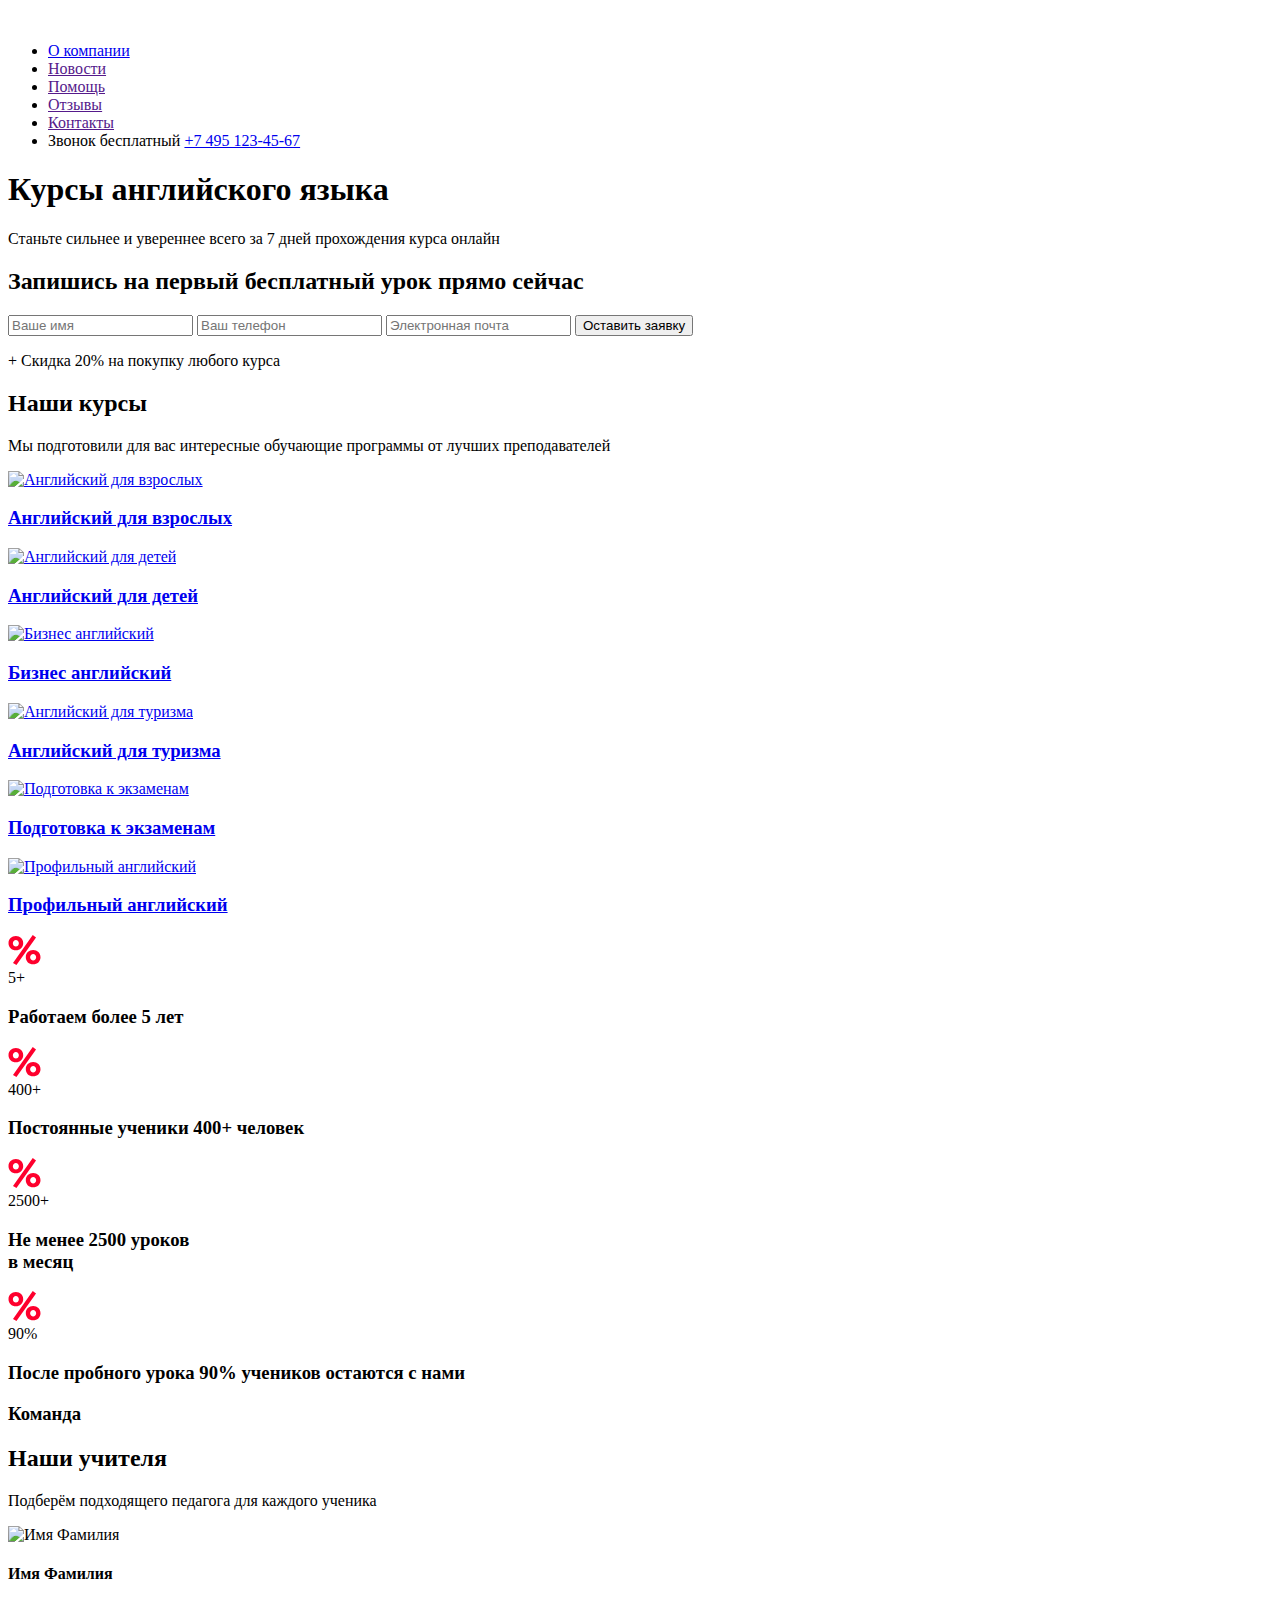
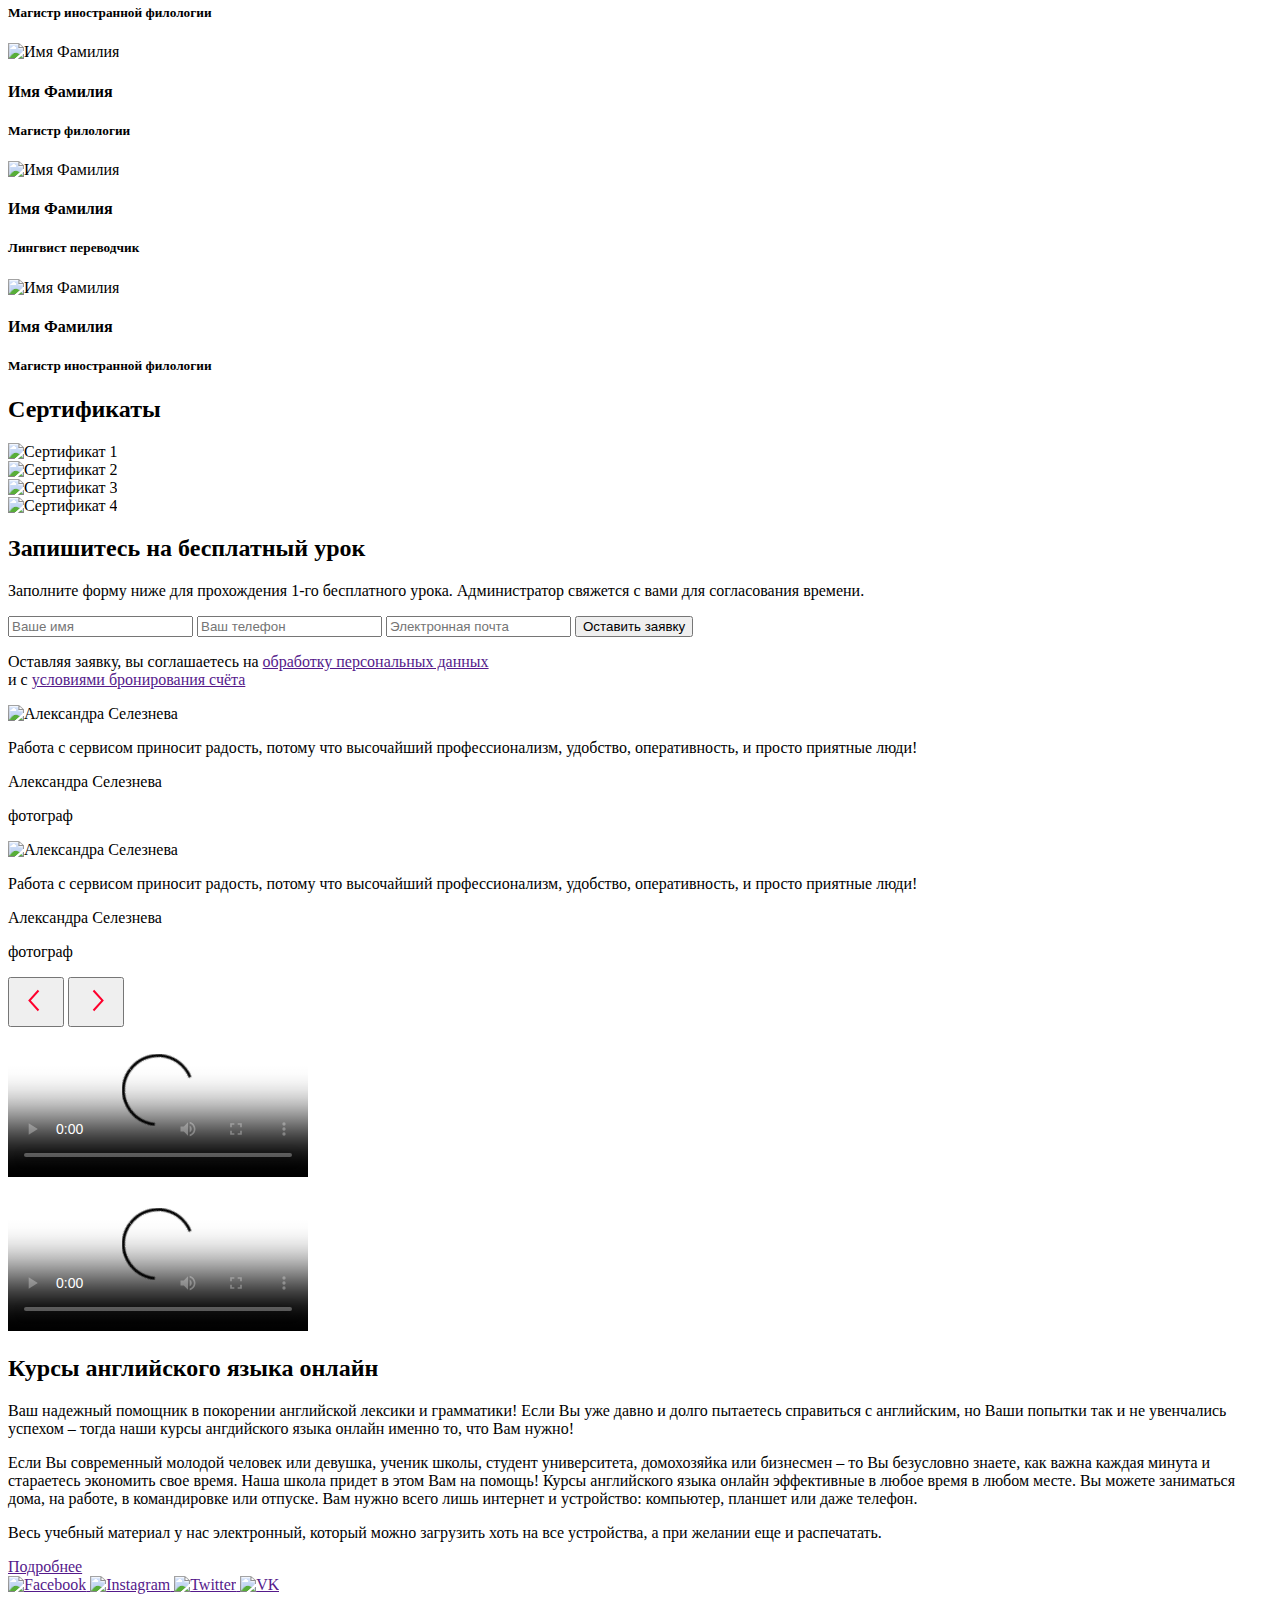
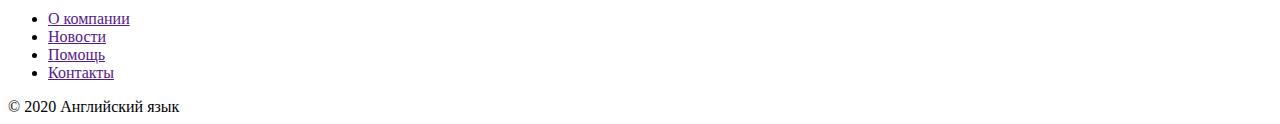
==== index.html @ ff8af1d6 "Add files via upload" ====
<!DOCTYPE html>
<html lang="ru">
    <head>
    <meta charset="UTF-8">
    <meta http-equiv="X-UA-Compatible" content="IE=edge">
    <meta name="viewport" content="width=device-width, initial-scale=1.0">
    <link rel="preconnect" href="https://fonts.googleapis.com">
    <link rel="preconnect" href="https://fonts.gstatic.com" crossorigin>
    <link href="https://fonts.googleapis.com/css2?family=Inter:ital,opsz,wght@0,14..32,100..900;1,14..32,100..900&display=swap&_v=20241112163600" rel="stylesheet">
    <link rel="stylesheet" href="css/style.css">
    <script src="https://code.jquery.com/jquery-3.3.1.min.js?_v=20241112163600"></script>
    <script src="https://code.jquery.com/ui/1.13.2/jquery-ui.js?_v=20241112163600"></script>
    <title>Главная</title>
</head>
    <body>
        <header class="header container">
            <a href="#" class="header__logo">
            <img src="img/logo.png" alt="">
            </a>
        <nav class="header__nav">
            <ul class="header__menu">
                <li>
                    <a href="D:\2 курс\ооп\dist\404.html" class="header__link">О компании</a>
                </li>
                <li>
                    <a href="" class="header__link">Новости</a>
                </li>
                <li>
                    <a href="" class="header__link">Помощь</a>
                </li>
                <li>
                    <a href="" class="header__link">Отзывы</a>
                </li>
                <li>
                    <a href="" class="header__link">Контакты</a>
                </li>
                <li class="header__contact">
                    Звонок бесплатный
                    <a href="mailto:+74951234567" class="header__link">+7 495 123-45-67</a>
                </li>
            </ul>
        </nav>
        <div class="header__burger">
        <span></span>
        </div>
        </header>
        <script>
            $(".header__burger").click(function() {
                $(this).toggleClass("header__burger_active")
                $(".header__nav").toggleClass("header__nav_active")
            })
        </script>
        <main>            
            <section class="hero">
                <div class="hero__container container">
                <div class="hero__text">
                    <h1 class="hero__title h1">Курсы английского языка</h1>
                    <p class="hero__subtitle title-3">Станьте сильнее и увереннее всего за 7 дней прохождения курса онлайн</p>
                </div>
            <form action="" class="hero__form hero-form">
                <h2 class="hero-form__title body-1">Запишись на первый бесплатный урок прямо сейчас</h2>
                <div class="hero-form__inputs">
                    <input class="input body-1" type="text" placeholder="Ваше имя" required>
                    <input class="input body-1" type="tel" placeholder="Ваш телефон" required>
                    <input class="input body-1" type="email" placeholder="Электронная почта" required>
                    <button class="hero-form__btn btn body-1">Оставить заявку</button>
                </div>
                <p class="hero-form__caption body-2">+ Скидка 20% на покупку любого курса</p>
            </form>
                </div>
            </section>
            <section class="section container">
                <h2 class="section__title h1">Наши курсы</h2>
                    <p class="section__text title-3">
                Мы подготовили для вас интересные обучающие программы от лучших преподавателей
                    </p>
                <div class="courses-cards">
                    <a href="#" class="courses-card">
                        <img src="img/courses/1.jpeg" alt="Английский для взрослых" class="courses-card__img">
                        <h3 class="courses-card__title title-2">Английский для взрослых</h3>
                    </a>
                    <a href="#" class="courses-card">
                        <img src="img/courses/2.jpeg" alt="Английский для детей" class="courses-card__img">
                        <h3 class="courses-card__title title-2">Английский для детей</h3>
                    </a>
                        <a href="#" class="courses-card">
                        <img src="img/courses/3.jpeg" alt="Бизнес английский" class="courses-card__img">
                        <h3 class="courses-card__title title-2">Бизнес английский</h3>
                    </a>
                        <a href="#" class="courses-card">
                        <img src="img/courses/4.jpeg" alt="Английский для туризма" class="courses-card__img">
                        <h3 class="courses-card__title title-2">Английский для туризма</h3>
                    </a>
                    <a href="#" class="courses-card">
                        <img src="img/courses/5.jpeg" alt="Подготовка к экзаменам" class="courses-card__img">
                        <h3 class="courses-card__title title-2">Подготовка к экзаменам</h3>
                    </a>
                    <a href="#" class="courses-card">
                        <img src="img/courses/6.jpeg" alt="Профильный английский" class="courses-card__img">
                        <h3 class="courses-card__title title-2">Профильный английский</h3>
                    </a>
                </div>
            </section>
            <section class="section benefits">
                <div class="benefits__inner container">
                    <div class="benefit">
                        <div class="benefit__icon">
                            <svg width="33" height="30" viewBox="0 0 33 30" fill="none" xmlns="http://www.w3.org/2000/svg">
                                <path d="M4.9946 27.9144L8.45198 30L28.0438 2.48663L24.7401 0L4.9946 27.9144ZM0.5 8.14171C0.5 12.3128 3.68848 15.2406 7.87575 15.2406C12.063 15.2406 15.2131 12.3128 15.2131 8.14171C15.2131 3.93048 12.063 1.00268 7.87575 1.00268C3.68848 1.00268 0.5 3.93048 0.5 8.14171ZM4.84094 8.14171C4.84094 6.17647 6.2623 4.89305 7.87575 4.89305C9.4892 4.89305 10.8721 6.17647 10.8721 8.14171C10.8721 10.1471 9.52761 11.4305 7.87575 11.4305C6.30072 11.4305 4.84094 10.1471 4.84094 8.14171ZM17.7869 22.2193C17.7869 26.3904 20.9754 29.3583 25.1627 29.3583C29.3115 29.3583 32.5 26.3904 32.5 22.2193C32.5 18.008 29.3115 15.1203 25.1627 15.1203C20.9754 15.1203 17.7869 18.008 17.7869 22.2193ZM22.1278 22.2193C22.1278 20.2139 23.5492 18.9305 25.1627 18.9305C26.7377 18.9305 28.1591 20.2139 28.1591 22.2193C28.1591 24.1845 26.7761 25.4679 25.1627 25.4679C23.5876 25.4679 22.1278 24.1845 22.1278 22.2193Z" fill="#FE002D"/>
                            </svg>                    
                        </div>
                        <div class="benefit__number title-2">5+</div>
                        <h3 class="benefit__title body-1">Работаем более 5 лет</h3>
                    </div>
                    <div class="benefit">
                        <div class="benefit__icon">
                            <svg width="33" height="30" viewBox="0 0 33 30" fill="none" xmlns="http://www.w3.org/2000/svg">
                                <path d="M4.9946 27.9144L8.45198 30L28.0438 2.48663L24.7401 0L4.9946 27.9144ZM0.5 8.14171C0.5 12.3128 3.68848 15.2406 7.87575 15.2406C12.063 15.2406 15.2131 12.3128 15.2131 8.14171C15.2131 3.93048 12.063 1.00268 7.87575 1.00268C3.68848 1.00268 0.5 3.93048 0.5 8.14171ZM4.84094 8.14171C4.84094 6.17647 6.2623 4.89305 7.87575 4.89305C9.4892 4.89305 10.8721 6.17647 10.8721 8.14171C10.8721 10.1471 9.52761 11.4305 7.87575 11.4305C6.30072 11.4305 4.84094 10.1471 4.84094 8.14171ZM17.7869 22.2193C17.7869 26.3904 20.9754 29.3583 25.1627 29.3583C29.3115 29.3583 32.5 26.3904 32.5 22.2193C32.5 18.008 29.3115 15.1203 25.1627 15.1203C20.9754 15.1203 17.7869 18.008 17.7869 22.2193ZM22.1278 22.2193C22.1278 20.2139 23.5492 18.9305 25.1627 18.9305C26.7377 18.9305 28.1591 20.2139 28.1591 22.2193C28.1591 24.1845 26.7761 25.4679 25.1627 25.4679C23.5876 25.4679 22.1278 24.1845 22.1278 22.2193Z" fill="#FE002D"/>
                            </svg>                    
                        </div>
                        <div class="benefit__number title-2">400+</div>
                        <h3 class="benefit__title body-1">Постоянные ученики 400+ человек</h3>
                    </div>
                    <div class="benefit">
                        <div class="benefit__icon">
                            <svg width="33" height="30" viewBox="0 0 33 30" fill="none" xmlns="http://www.w3.org/2000/svg">
                                <path d="M4.9946 27.9144L8.45198 30L28.0438 2.48663L24.7401 0L4.9946 27.9144ZM0.5 8.14171C0.5 12.3128 3.68848 15.2406 7.87575 15.2406C12.063 15.2406 15.2131 12.3128 15.2131 8.14171C15.2131 3.93048 12.063 1.00268 7.87575 1.00268C3.68848 1.00268 0.5 3.93048 0.5 8.14171ZM4.84094 8.14171C4.84094 6.17647 6.2623 4.89305 7.87575 4.89305C9.4892 4.89305 10.8721 6.17647 10.8721 8.14171C10.8721 10.1471 9.52761 11.4305 7.87575 11.4305C6.30072 11.4305 4.84094 10.1471 4.84094 8.14171ZM17.7869 22.2193C17.7869 26.3904 20.9754 29.3583 25.1627 29.3583C29.3115 29.3583 32.5 26.3904 32.5 22.2193C32.5 18.008 29.3115 15.1203 25.1627 15.1203C20.9754 15.1203 17.7869 18.008 17.7869 22.2193ZM22.1278 22.2193C22.1278 20.2139 23.5492 18.9305 25.1627 18.9305C26.7377 18.9305 28.1591 20.2139 28.1591 22.2193C28.1591 24.1845 26.7761 25.4679 25.1627 25.4679C23.5876 25.4679 22.1278 24.1845 22.1278 22.2193Z" fill="#FE002D"/>
                            </svg>                    
                        </div>
                        <div class="benefit__number title-2">2500+</div>
                        <h3 class="benefit__title body-1">Не менее 2500 уроков <br>в месяц</h3>
                    </div>
                    <div class="benefit">
                        <div class="benefit__icon">
                            <svg width="33" height="30" viewBox="0 0 33 30" fill="none" xmlns="http://www.w3.org/2000/svg">
                                <path d="M4.9946 27.9144L8.45198 30L28.0438 2.48663L24.7401 0L4.9946 27.9144ZM0.5 8.14171C0.5 12.3128 3.68848 15.2406 7.87575 15.2406C12.063 15.2406 15.2131 12.3128 15.2131 8.14171C15.2131 3.93048 12.063 1.00268 7.87575 1.00268C3.68848 1.00268 0.5 3.93048 0.5 8.14171ZM4.84094 8.14171C4.84094 6.17647 6.2623 4.89305 7.87575 4.89305C9.4892 4.89305 10.8721 6.17647 10.8721 8.14171C10.8721 10.1471 9.52761 11.4305 7.87575 11.4305C6.30072 11.4305 4.84094 10.1471 4.84094 8.14171ZM17.7869 22.2193C17.7869 26.3904 20.9754 29.3583 25.1627 29.3583C29.3115 29.3583 32.5 26.3904 32.5 22.2193C32.5 18.008 29.3115 15.1203 25.1627 15.1203C20.9754 15.1203 17.7869 18.008 17.7869 22.2193ZM22.1278 22.2193C22.1278 20.2139 23.5492 18.9305 25.1627 18.9305C26.7377 18.9305 28.1591 20.2139 28.1591 22.2193C28.1591 24.1845 26.7761 25.4679 25.1627 25.4679C23.5876 25.4679 22.1278 24.1845 22.1278 22.2193Z" fill="#FE002D"/>
                            </svg>                    
                        </div>
                        <div class="benefit__number title-2">90%</div>
                        <h3 class="benefit__title body-1">После пробного урока 90% учеников остаются с нами</h3>
                    </div>
                </div>
            </section>
            <section class="section container">
                <h3 class="section__subtitle title-2">Команда</h3>
                <h2 class="section__title h1">Наши учителя</h2>
                <p class="section__text title-3">
                    Подберём подходящего педагога для каждого ученика
                </p>
                <div class="team">
                    <div class="tutor">
                        <div class="tutor__img">
                            <img src="img/team/Ellipse 11.png" alt="Имя Фамилия">
                        </div>
                        <h4 class="tutor__name title-3">Имя Фамилия</h4>
                        <h5 class="tutor__title body-1">Магистр иностранной филологии</h5>
                    </div>
                    <div class="tutor">
                        <div class="tutor__img">
                            <img src="img/team/Ellipse 11-1.png" alt="Имя Фамилия">
                        </div>
                        <h4 class="tutor__name title-3">Имя Фамилия</h4>
                        <h5 class="tutor__title body-1">Магистр филологии</h5>
                    </div>
                    <div class="tutor">
                        <div class="tutor__img">
                            <img src="img/team/Ellipse 11-2.png" alt="Имя Фамилия">
                        </div>
                        <h4 class="tutor__name title-3">Имя Фамилия</h4>
                        <h5 class="tutor__title body-1">Лингвист переводчик</h5>
                    </div>
                    <div class="tutor">
                        <div class="tutor__img">
                            <img src="img/team/Ellipse 11-3.png" alt="Имя Фамилия">
                        </div>
                        <h4 class="tutor__name title-3">Имя Фамилия</h4>
                        <h5 class="tutor__title body-1">Магистр иностранной филологии</h5>
                    </div>
                </div>
            </section>
            <section class="section certificates">
    <div class="section__header container">
        <h2 class="section__title title-1">Сертификаты</h2>
    </div>
    <div class="certificates__inner container">
        <div class="certificate">
            <img src="img/certificates/Dark.png" alt="Сертификат 1">
        </div>
        <div class="certificate">
            <img src="img/certificates/Dark-1.png" alt="Сертификат 2">
        </div>
        <div class="certificate">
            <img src="img/certificates/Dark-2.png" alt="Сертификат 3">
        </div>
        <div class="certificate">
            <img src="img/certificates/Dark-3.png" alt="Сертификат 4">
        </div>
    </div>
            </section>
            <section class="section form-section">
            <div class="section__header container">
            <h2 class="section__title title-1">Запишитесь на бесплатный урок</h2>
            <p class="section__text body-1">Заполните форму ниже для прохождения 1-го бесплатного урока. Администратор свяжется с вами для согласования времени.</p>
    </div>
    <form class="form container">
        <div class="form__inputs">
            <input class="input body-1" type="text" placeholder="Ваше имя" required>
            <input class="input body-1" type="tel" placeholder="Ваш телефон" required>
            <input class="input body-1" type="email" placeholder="Электронная почта" required>
            <button class="form__btn btn body-1">Оставить заявку</button>
        </div>
        <p class="form__caption body-2">Оставляя заявку, вы соглашаетесь на <a href="">обработку персональных данных</a> <br>и с <a href="">условиями бронирования счёта</a></p>
    </form>
            </section>
            <section class="section container reviews">
                <div class="reviews__slider swiper">
                    <div class="swiper-wrapper">
                        <div class="swiper-slide">
                            <div class="review">
                                <div class="review__img">
                                    <img src="img/review_avatar.png" alt="Александра Селезнева">
                                </div>
                                <p class="review__text title-3">
                                    Работа с сервисом приносит радость, потому что высочайший профессионализм, удобство, оперативность, и просто приятные люди!
                                </p>
                                <div class="review__author">
                                    <p class="review__author-name body-1">Александра Селезнева</p>
                                    <p class="review__author-title">фотограф</p>
                                </div>
                            </div>
                        </div>
                        <div class="swiper-slide">
                            <div class="review">
                                <div class="review__img">
                                    <img src="img/review_avatar.png" alt="Александра Селезнева">
                                </div>
                                <p class="review__text title-3">
                                    Работа с сервисом приносит радость, потому что высочайший профессионализм, удобство, оперативность, и просто приятные люди!
                                </p>
                                <div class="review__author">
                                    <p class="review__author-name body-1">Александра Селезнева</p>
                                    <p class="review__author-title">фотограф</p>
                                </div>
                            </div>
                        </div>
                    </div>
                </div>
                <div class="reviews__pagination"></div>
                <div class="reviews__buttons">
                    <button class="reviews__button reviews__button_prev">
                        <svg width="40" height="41" viewBox="0 0 40 41" fill="none" xmlns="http://www.w3.org/2000/svg">
                            <path fill-rule="evenodd" clip-rule="evenodd" d="M14.8452 20.5L23.2432 11.169L21.7566 9.83105L12.1545 20.5L21.7566 31.169L23.2432 29.8311L14.8452 20.5Z" fill="#FE002D"/>
                        </svg>                
                    </button>
                    <button class="reviews__button reviews__button_next">
                        <svg width="40" height="41" viewBox="0 0 40 41" fill="none" xmlns="http://www.w3.org/2000/svg">
                            <path fill-rule="evenodd" clip-rule="evenodd" d="M25.1548 20.5L16.7568 11.169L18.2434 9.83105L27.8455 20.5L18.2434 31.169L16.7568 29.8311L25.1548 20.5Z" fill="#FE002D"/>
                        </svg>                
                    </button>
                </div>
            </section>
            <script type="module">
                import Swiper from 'https://cdn.jsdelivr.net/npm/swiper@11/swiper-bundle.min.mjs'
            
                const swiper = new Swiper('.reviews__slider', {
                    slidesPerView: 1,
                    spaceBetween: 30,
                    loop: true,
                    speed: 1000,
            
                    pagination: {
                        clickable: true,
                        el: ".reviews__pagination",
                    },
            
                    navigation: {
                        prevEl: ".reviews__button_prev",
                        nextEl: ".reviews__button_next"
                    }
                })
            </script>
            <section class="section media">
                <div class="media__inner container">
                    <div class="media__item">
                        <video controls poster="img/media/Media/08/image.png">
                            <source src="https://filmsupply-public.s3.amazonaws.com/site-assets/curated-collections/previews/high-res/Whats-New-November-2024.webm">
                        </video>
                    </div>
                    <div class="media__item">
                        <video controls poster="img/media/Media/08/image-1.png">
                            <source src="https://filmsupply-public.s3.amazonaws.com/site-assets/curated-collections/previews/high-res/Whats-New-November-2024.webm">
                        </video>
                    </div>
                </div>
            </section>
            <script>
    $(".media__item video").on("play", function(event) {
        $(this).parent().addClass("playing")
    })
    $(".media__item video").on("pause", function(event) {
        $(this).parent().removeClass("playing")
    })
            </script>
            <section class="section about">
                <div class="about__inner container">
                    <h2 class="about__title title-1">Курсы английского языка онлайн</h2>
                    <div class="about__text body-1">
                        <p>Ваш надежный помощник в покорении английской лексики и грамматики! Если Вы уже давно и долго пытаетесь справиться с английским, но Ваши попытки так и не увенчались успехом – тогда наши курсы ангдийского языка онлайн именно то, что Вам нужно!</p>
                        <p>
                            Если Вы современный молодой человек или девушка, ученик школы, студент университета, домохозяйка или бизнесмен – то Вы безусловно знаете, как важна каждая минута и стараетесь экономить свое время. Наша школа придет в этом Вам на помощь! Курсы английского языка онлайн эффективные в любое время в любом месте. Вы можете заниматься дома, на работе, в командировке или отпуске. Вам нужно всего лишь интернет и устройство: компьютер, планшет или даже телефон.
                        </p>
                        <p>Весь учебный материал у нас электронный, который можно загрузить хоть на все устройства, а при желании еще и распечатать.</p>
                    </div>
                    <a href="" class="btn about__btn body-1">Подробнее</a>
                </div>
            </section>
         </main>
        <footer class="footer container">
            <div class="footer__socials">
                <a href="" class="footer__social">
                    <img src="img/footer/Footer/Social/Social Button/24/Facebook.svg" alt="Facebook">
                </a>
                <a href="" class="footer__social">
                    <img src="img/footer/Footer/Social/Social Button/24/Instagram.svg" alt="Instagram">
                </a>
                <a href="" class="footer__social">
                    <img src="img/footer/Footer/Social/Social Button/24/Twitter.svg" alt="Twitter">
                </a>
                <a href="" class="footer__social">
                    <img src="img/footer/Footer/Social/Social Button/24/VK.svg" alt="VK">
                </a>
            </div>
            <nav class="footer__nav">
                <ul class="footer__menu body-1">
                    <li class="footer__link">
                        <a href="">О компании</a>
                    </li>
                    <li class="footer__link">
                        <a href="">Новости</a>
                    </li>
                    <li class="footer__link">
                        <a href="">Помощь</a>
                    </li>
                    <li class="footer__link">
                        <a href="">Контакты</a>
                    </li>
                </ul>
            </nav>
            <div class="footer__copy body-2">
                © 2020 Английский язык
            </div>
        </footer>
    </body>
</html>
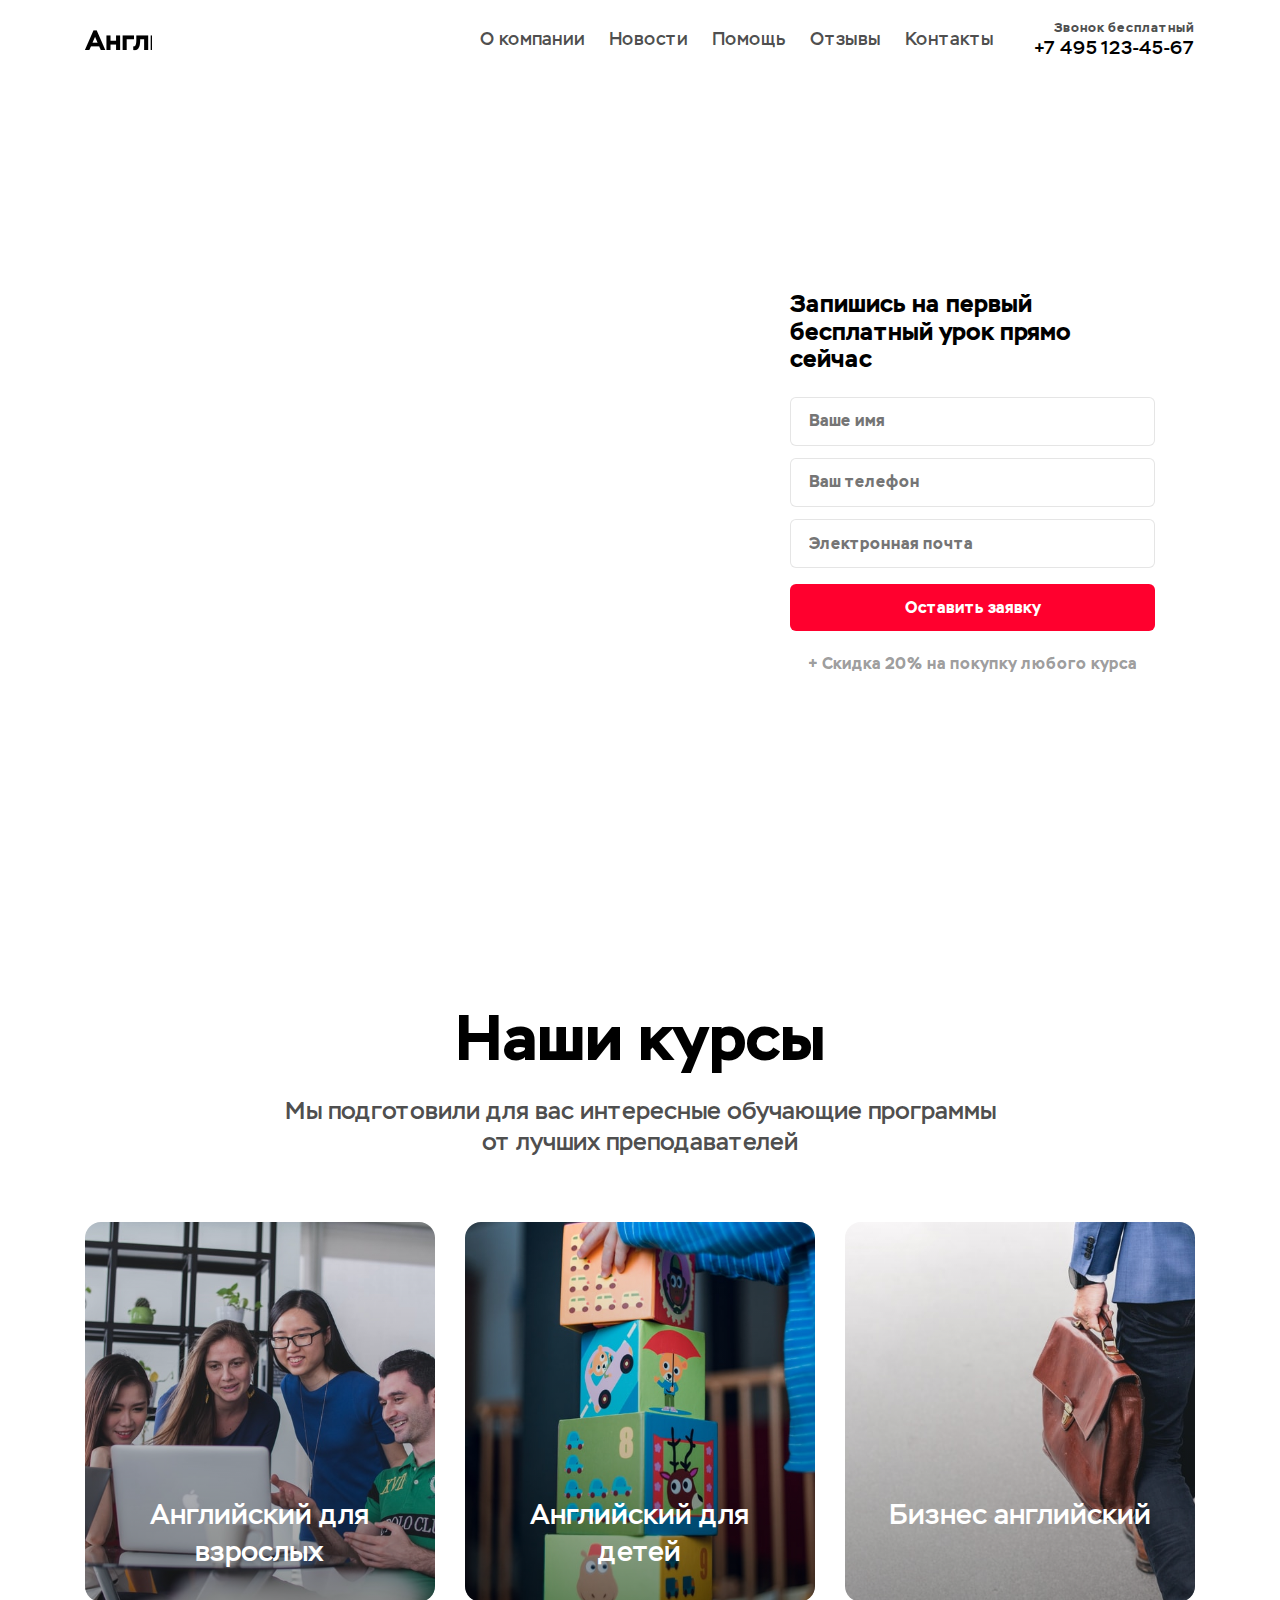
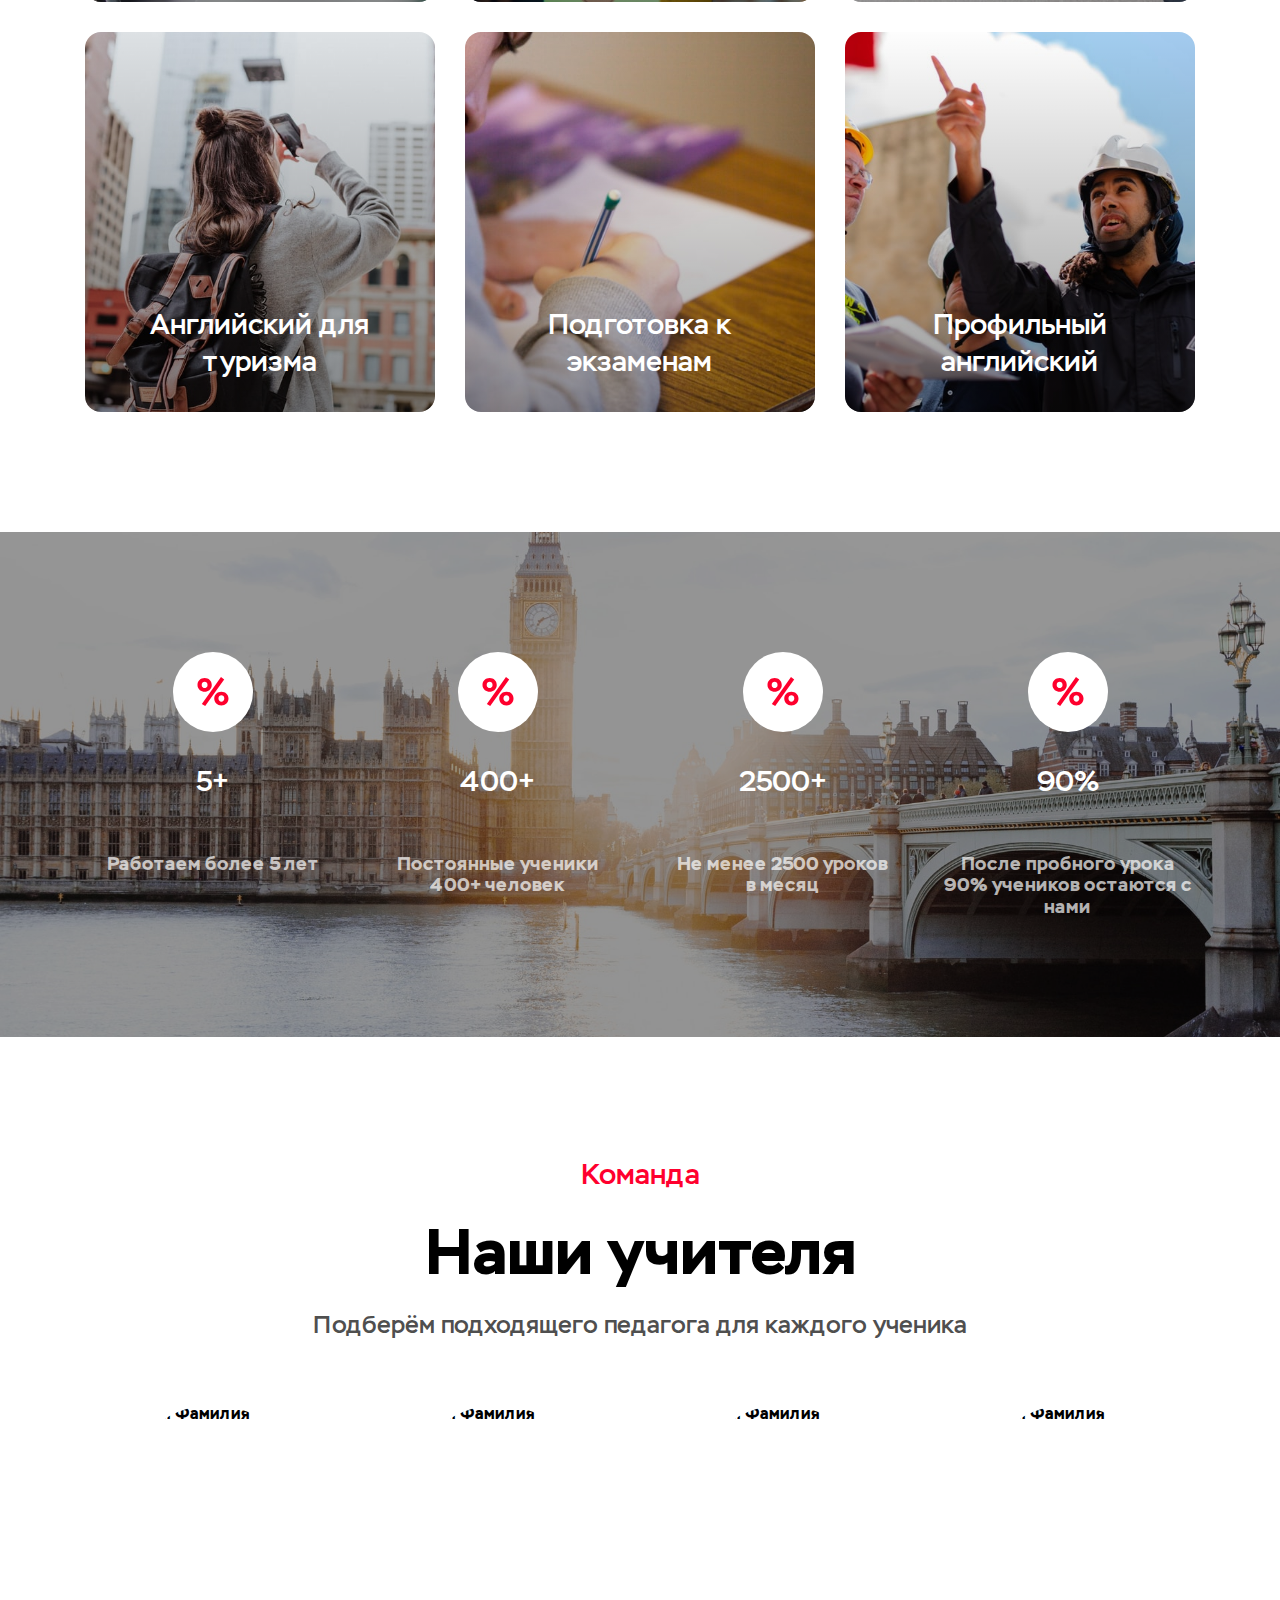
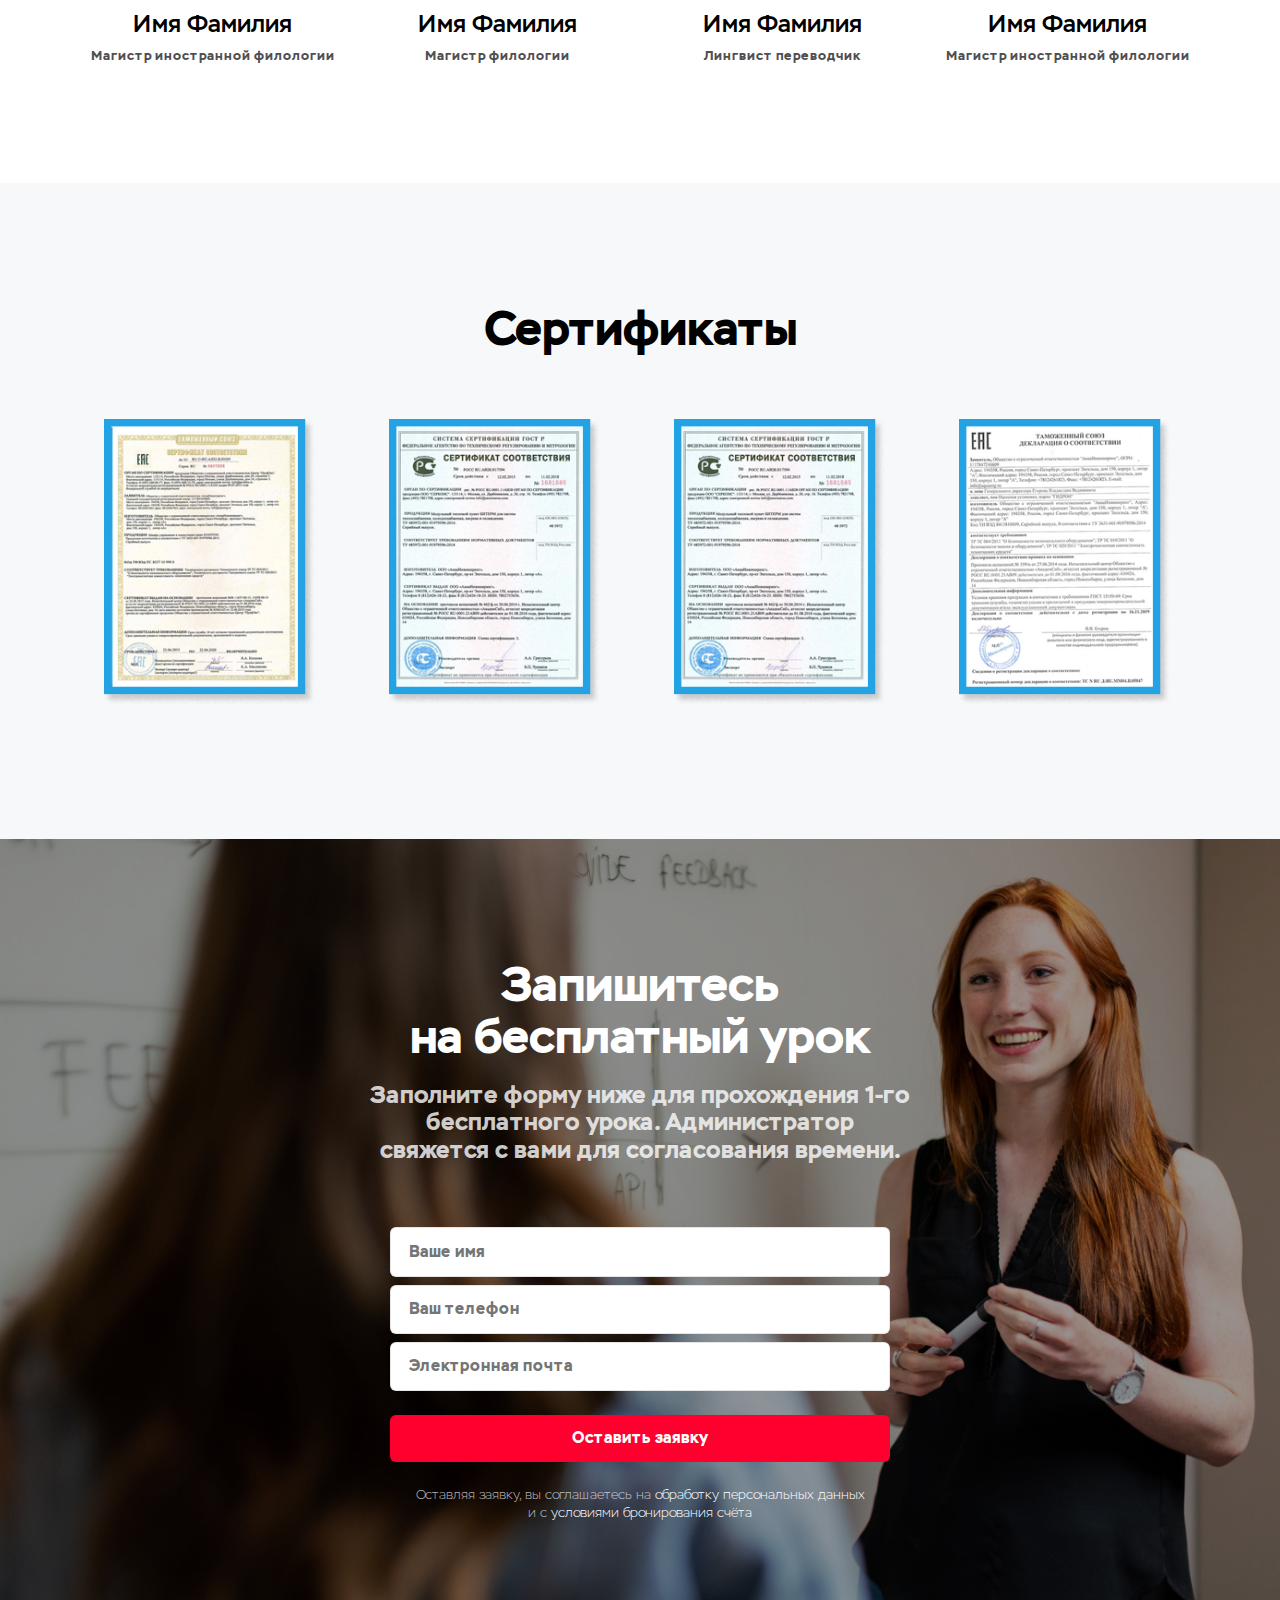
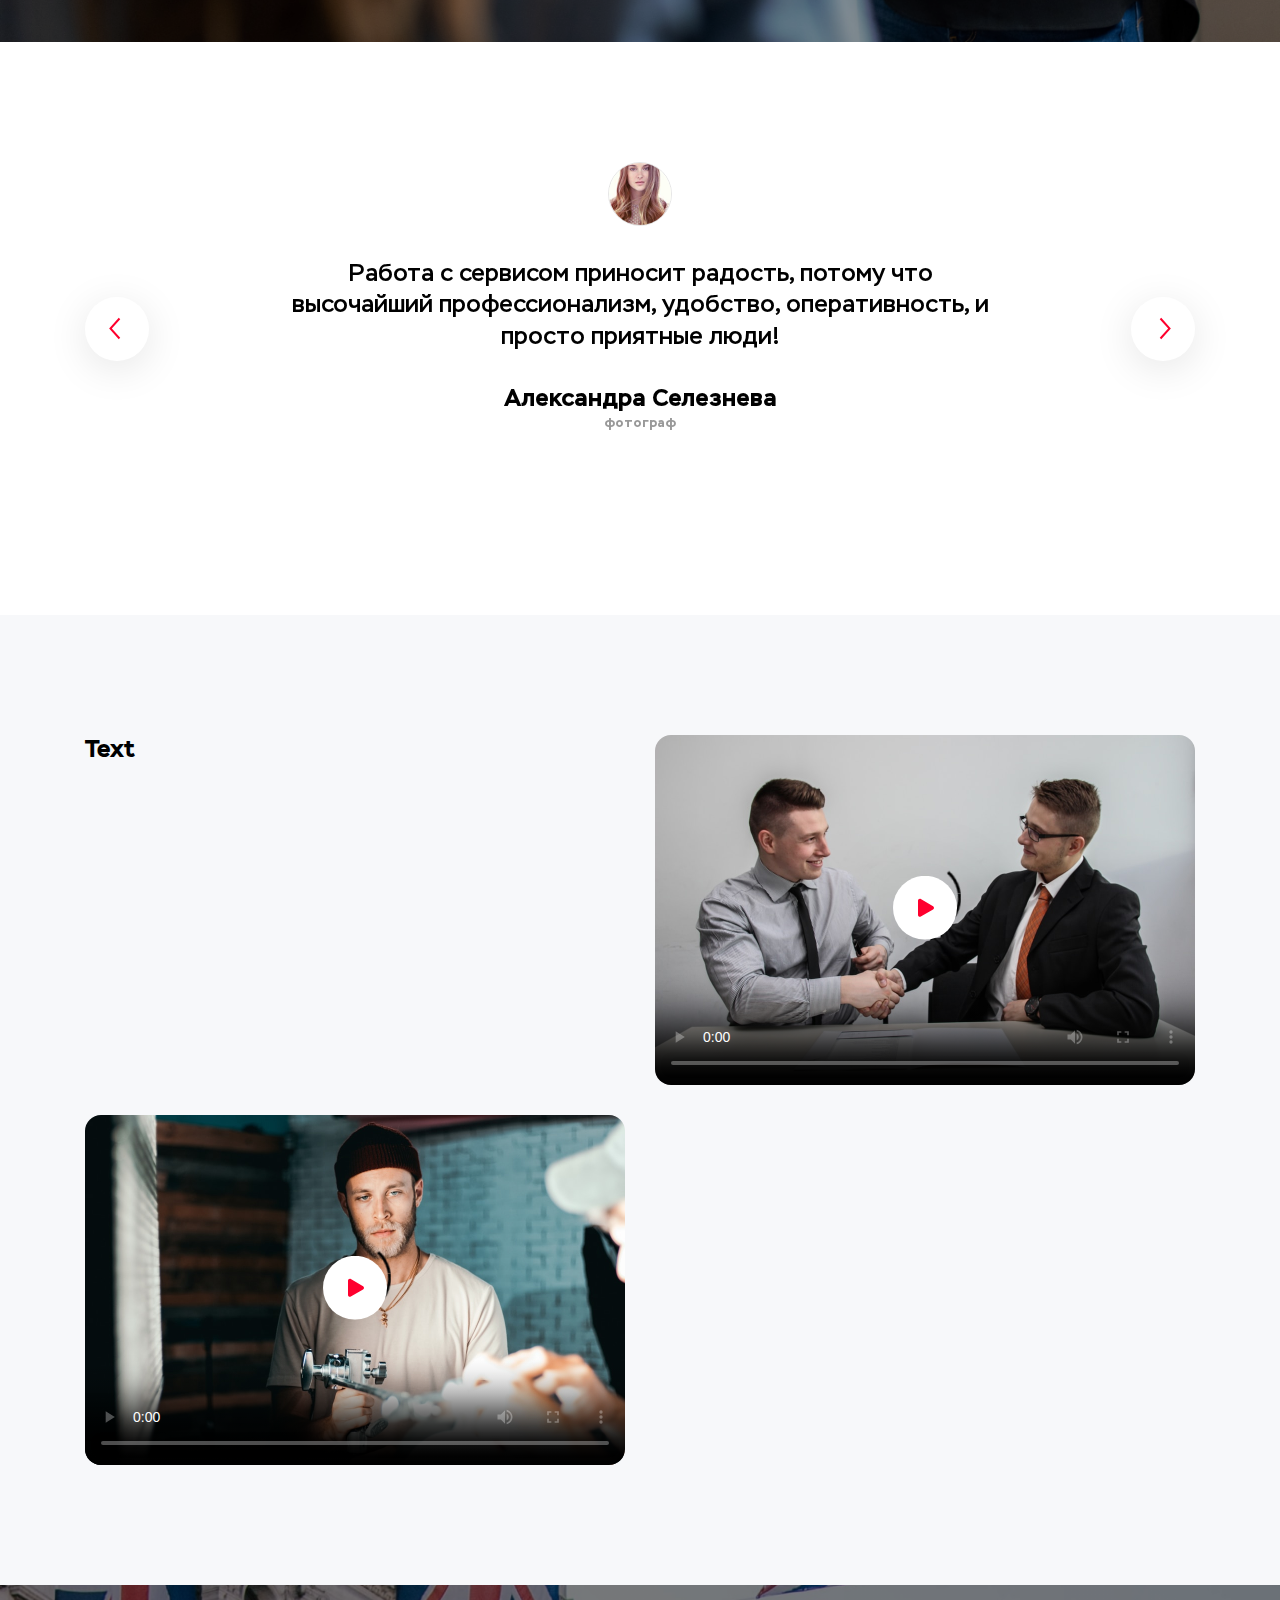
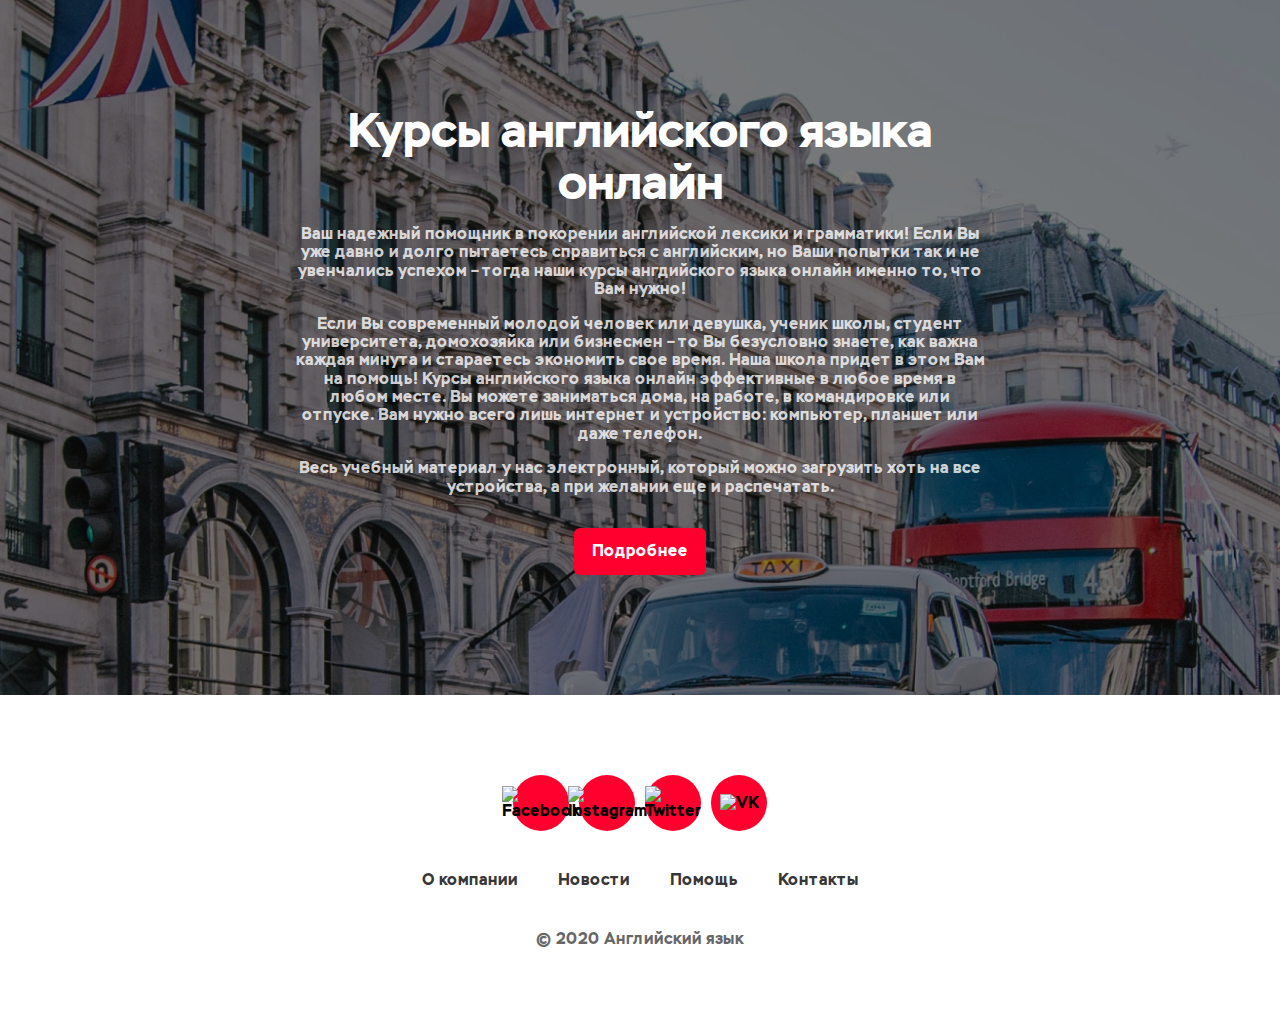
==== commit f8f888e2: "index.html" ====
--- a/index.html
+++ b/index.html
@@ -1,4 +1,4 @@
-    <!DOCTYPE html>
+<!DOCTYPE html>
 <html lang="ru">
     <head>
     <meta charset="UTF-8">
@@ -20,7 +20,7 @@
         <nav class="header__nav">
             <ul class="header__menu">
                 <li>
-                    <a href="D:\2 курс\ооп\dist\404.html" class="header__link">О компании</a>
+                    <a href="404.html" class="header__link">О компании</a>
                 </li>
                 <li>
                     <a href="" class="header__link">Новости</a>
@@ -36,7 +36,7 @@
                 </li>
                 <li class="header__contact">
                     Звонок бесплатный
-                    <a href="mailto:+74951234567" class="header__link">+7 495 123-45-67</a>
+                    <a href="tel:+74951234567" class="header__link">+7 495 123-45-67</a>
                 </li>
             </ul>
         </nav>
@@ -57,49 +57,62 @@
                     <h1 class="hero__title h1">Курсы английского языка</h1>
                     <p class="hero__subtitle title-3">Станьте сильнее и увереннее всего за 7 дней прохождения курса онлайн</p>
                 </div>
-            <form action="" class="hero__form hero-form">
-                <h2 class="hero-form__title body-1">Запишись на первый бесплатный урок прямо сейчас</h2>
+            <form  class="hero__form hero-form">
+                <h2 class="hero-form__title text">Запишись на первый бесплатный урок прямо сейчас</h2>
                 <div class="hero-form__inputs">
-                    <input class="input body-1" type="text" placeholder="Ваше имя" required>
-                    <input class="input body-1" type="tel" placeholder="Ваш телефон" required>
-                    <input class="input body-1" type="email" placeholder="Электронная почта" required>
-                    <button class="hero-form__btn btn body-1">Оставить заявку</button>
-                </div>
-                <p class="hero-form__caption body-2">+ Скидка 20% на покупку любого курса</p>
+                    <input class="input text" type="text" placeholder="Ваше имя" required>
+                    <input class="input text" type="tel" placeholder="Ваш телефон" required>
+                    <input class="input text" type="email" placeholder="Электронная почта" required>
+                    <button class="hero-form__btn btn text" type="button">Оставить заявку</button>
+                </div>
+                <p class="hero-form__caption text">+ Скидка 20% на покупку любого курса</p>
             </form>
                 </div>
             </section>
             <section class="section container">
                 <h2 class="section__title h1">Наши курсы</h2>
                     <p class="section__text title-3">
-                Мы подготовили для вас интересные обучающие программы от лучших преподавателей
+                        Мы подготовили для вас интересные обучающие программы от лучших преподавателей
                     </p>
-                <div class="courses-cards">
-                    <a href="#" class="courses-card">
-                        <img src="img/courses/1.jpeg" alt="Английский для взрослых" class="courses-card__img">
-                        <h3 class="courses-card__title title-2">Английский для взрослых</h3>
-                    </a>
-                    <a href="#" class="courses-card">
-                        <img src="img/courses/2.jpeg" alt="Английский для детей" class="courses-card__img">
-                        <h3 class="courses-card__title title-2">Английский для детей</h3>
-                    </a>
-                        <a href="#" class="courses-card">
-                        <img src="img/courses/3.jpeg" alt="Бизнес английский" class="courses-card__img">
-                        <h3 class="courses-card__title title-2">Бизнес английский</h3>
-                    </a>
-                        <a href="#" class="courses-card">
-                        <img src="img/courses/4.jpeg" alt="Английский для туризма" class="courses-card__img">
-                        <h3 class="courses-card__title title-2">Английский для туризма</h3>
-                    </a>
-                    <a href="#" class="courses-card">
-                        <img src="img/courses/5.jpeg" alt="Подготовка к экзаменам" class="courses-card__img">
-                        <h3 class="courses-card__title title-2">Подготовка к экзаменам</h3>
-                    </a>
-                    <a href="#" class="courses-card">
-                        <img src="img/courses/6.jpeg" alt="Профильный английский" class="courses-card__img">
-                        <h3 class="courses-card__title title-2">Профильный английский</h3>
-                    </a>
-                </div>
+                    <div class="courses-cards">
+                        <div class="courses-card">
+                            <a href="#" class="courses-card__link">
+                                <img src="img/courses/1.jpeg" alt="Английский для взрослых" class="courses-card__img">
+                                <h3 class="courses-card__title title-2">Английский для взрослых</h3>
+                            </a>
+                        </div>
+                        <div class="courses-card">
+                            <a href="#" class="courses-card__link">
+                                <img src="img/courses/2.jpeg" alt="Английский для детей" class="courses-card__img">
+                                <h3 class="courses-card__title title-2">Английский для детей</h3>
+                            </a>
+                        </div>
+                        <div class="courses-card">
+                            <a href="#" class="courses-card__link">
+                                <img src="img/courses/3.jpeg" alt="Бизнес английский" class="courses-card__img">
+                                <h3 class="courses-card__title title-2">Бизнес английский</h3>
+                            </a>
+                        </div>
+                        <div class="courses-card">
+                            <a href="#" class="courses-card__link">
+                                <img src="img/courses/4.jpeg" alt="Английский для туризма" class="courses-card__img">
+                                <h3 class="courses-card__title title-2">Английский для туризма</h3>
+                            </a>
+                        </div>
+                        <div class="courses-card">
+                            <a href="#" class="courses-card__link">
+                                <img src="img/courses/5.jpeg" alt="Подготовка к экзаменам" class="courses-card__img">
+                                <h3 class="courses-card__title title-2">Подготовка к экзаменам</h3>
+                            </a>
+                        </div>
+                        <div class="courses-card">
+                            <a href="#" class="courses-card__link">
+                                <img src="img/courses/6.jpeg" alt="Профильный английский" class="courses-card__img">
+                                <h3 class="courses-card__title title-2">Профильный английский</h3>
+                            </a>
+                        </div>
+                    </div>
+                    
             </section>
             <section class="section benefits">
                 <div class="benefits__inner container">
@@ -110,7 +123,7 @@
                             </svg>                    
                         </div>
                         <div class="benefit__number title-2">5+</div>
-                        <h3 class="benefit__title body-1">Работаем более 5 лет</h3>
+                        <h3 class="benefit__title text">Работаем более 5 лет</h3>
                     </div>
                     <div class="benefit">
                         <div class="benefit__icon">
@@ -119,7 +132,7 @@
                             </svg>                    
                         </div>
                         <div class="benefit__number title-2">400+</div>
-                        <h3 class="benefit__title body-1">Постоянные ученики 400+ человек</h3>
+                        <h3 class="benefit__title text">Постоянные ученики 400+ человек</h3>
                     </div>
                     <div class="benefit">
                         <div class="benefit__icon">
@@ -128,7 +141,7 @@
                             </svg>                    
                         </div>
                         <div class="benefit__number title-2">2500+</div>
-                        <h3 class="benefit__title body-1">Не менее 2500 уроков <br>в месяц</h3>
+                        <h3 class="benefit__title text">Не менее 2500 уроков <br>в месяц</h3>
                     </div>
                     <div class="benefit">
                         <div class="benefit__icon">
@@ -137,7 +150,7 @@
                             </svg>                    
                         </div>
                         <div class="benefit__number title-2">90%</div>
-                        <h3 class="benefit__title body-1">После пробного урока 90% учеников остаются с нами</h3>
+                        <h3 class="benefit__title text">После пробного урока 90% учеников остаются с нами</h3>
                     </div>
                 </div>
             </section>
@@ -150,31 +163,31 @@
                 <div class="team">
                     <div class="tutor">
                         <div class="tutor__img">
-                            <img src="img/team/Ellipse 11.png" alt="Имя Фамилия">
+                            <img src="img/team/Ellipse_11.png" alt="Имя Фамилия">
                         </div>
                         <h4 class="tutor__name title-3">Имя Фамилия</h4>
-                        <h5 class="tutor__title body-1">Магистр иностранной филологии</h5>
+                        <h5 class="tutor__title text">Магистр иностранной филологии</h5>
                     </div>
                     <div class="tutor">
                         <div class="tutor__img">
-                            <img src="img/team/Ellipse 11-1.png" alt="Имя Фамилия">
+                            <img src="img/team/Ellipse_11-1.png" alt="Имя Фамилия">
                         </div>
                         <h4 class="tutor__name title-3">Имя Фамилия</h4>
-                        <h5 class="tutor__title body-1">Магистр филологии</h5>
+                        <h5 class="tutor__title text">Магистр филологии</h5>
                     </div>
                     <div class="tutor">
                         <div class="tutor__img">
-                            <img src="img/team/Ellipse 11-2.png" alt="Имя Фамилия">
+                            <img src="img/team/Ellipse_11-2.png" alt="Имя Фамилия">
                         </div>
                         <h4 class="tutor__name title-3">Имя Фамилия</h4>
-                        <h5 class="tutor__title body-1">Лингвист переводчик</h5>
+                        <h5 class="tutor__title text">Лингвист переводчик</h5>
                     </div>
                     <div class="tutor">
                         <div class="tutor__img">
-                            <img src="img/team/Ellipse 11-3.png" alt="Имя Фамилия">
+                            <img src="img/team/Ellipse_11-3.png" alt="Имя Фамилия">
                         </div>
                         <h4 class="tutor__name title-3">Имя Фамилия</h4>
-                        <h5 class="tutor__title body-1">Магистр иностранной филологии</h5>
+                        <h5 class="tutor__title text">Магистр иностранной филологии</h5>
                     </div>
                 </div>
             </section>
@@ -200,21 +213,35 @@
             <section class="section form-section">
             <div class="section__header container">
             <h2 class="section__title title-1">Запишитесь на бесплатный урок</h2>
-            <p class="section__text body-1">Заполните форму ниже для прохождения 1-го бесплатного урока. Администратор свяжется с вами для согласования времени.</p>
+            <p class="section__text text">Заполните форму ниже для прохождения 1-го бесплатного урока. Администратор свяжется с вами для согласования времени.</p>
     </div>
     <form class="form container">
         <div class="form__inputs">
-            <input class="input body-1" type="text" placeholder="Ваше имя" required>
-            <input class="input body-1" type="tel" placeholder="Ваш телефон" required>
-            <input class="input body-1" type="email" placeholder="Электронная почта" required>
-            <button class="form__btn btn body-1">Оставить заявку</button>
-        </div>
-        <p class="form__caption body-2">Оставляя заявку, вы соглашаетесь на <a href="">обработку персональных данных</a> <br>и с <a href="">условиями бронирования счёта</a></p>
+            <input class="input text" type="text" placeholder="Ваше имя" required>
+            <input class="input text1" type="tel" placeholder="Ваш телефон" required>
+            <input class="input text" type="email" placeholder="Электронная почта" required>
+            <button class="form__btn btn text" type="button">Оставить заявку</button>
+        </div>
+        <p class="form__caption text">Оставляя заявку, вы соглашаетесь на <a href="">обработку персональных данных</a> <br>и с <a href="">условиями бронирования счёта</a></p>
     </form>
             </section>
             <section class="section container reviews">
                 <div class="reviews__slider swiper">
                     <div class="swiper-wrapper">
+                        <div class="swiper-slide">
+                            <div class="review">
+                                <div class="review__img">
+                                    <img src="img/review_avatar.png" alt="Александра Селезнева">
+                                </div>
+                                <h2 class="review__text title-3">
+                                    Работа с сервисом приносит радость, потому что высочайший профессионализм, удобство, оперативность, и просто приятные люди!
+                                </h2>
+                                <div class="review__author">
+                                    <h2 class="review__author-name text">Александра Селезнева</h2>
+                                    <h2 class="review__author-title">фотограф</h2>
+                                </div>
+                            </div>
+                        </div>
                         <div class="swiper-slide">
                             <div class="review">
                                 <div class="review__img">
@@ -224,41 +251,27 @@
                                     Работа с сервисом приносит радость, потому что высочайший профессионализм, удобство, оперативность, и просто приятные люди!
                                 </p>
                                 <div class="review__author">
-                                    <p class="review__author-name body-1">Александра Селезнева</p>
+                                    <p class="review__author-name text">Александра Селезнева</p>
                                     <p class="review__author-title">фотограф</p>
                                 </div>
                             </div>
                         </div>
-                        <div class="swiper-slide">
-                            <div class="review">
-                                <div class="review__img">
-                                    <img src="img/review_avatar.png" alt="Александра Селезнева">
-                                </div>
-                                <p class="review__text title-3">
-                                    Работа с сервисом приносит радость, потому что высочайший профессионализм, удобство, оперативность, и просто приятные люди!
-                                </p>
-                                <div class="review__author">
-                                    <p class="review__author-name body-1">Александра Селезнева</p>
-                                    <p class="review__author-title">фотограф</p>
-                                </div>
-                            </div>
-                        </div>
                     </div>
                 </div>
                 <div class="reviews__pagination"></div>
                 <div class="reviews__buttons">
-                    <button class="reviews__button reviews__button_prev">
+                    <button class="reviews__button reviews__button_prev" type="button">
                         <svg width="40" height="41" viewBox="0 0 40 41" fill="none" xmlns="http://www.w3.org/2000/svg">
                             <path fill-rule="evenodd" clip-rule="evenodd" d="M14.8452 20.5L23.2432 11.169L21.7566 9.83105L12.1545 20.5L21.7566 31.169L23.2432 29.8311L14.8452 20.5Z" fill="#FE002D"/>
                         </svg>                
                     </button>
-                    <button class="reviews__button reviews__button_next">
+                    <button class="reviews__button reviews__button_next"  type="button">
                         <svg width="40" height="41" viewBox="0 0 40 41" fill="none" xmlns="http://www.w3.org/2000/svg">
                             <path fill-rule="evenodd" clip-rule="evenodd" d="M25.1548 20.5L16.7568 11.169L18.2434 9.83105L27.8455 20.5L18.2434 31.169L16.7568 29.8311L25.1548 20.5Z" fill="#FE002D"/>
                         </svg>                
                     </button>
                 </div>
-            </section>
+            </section> 
             <script type="module">
                 import Swiper from 'https://cdn.jsdelivr.net/npm/swiper@11/swiper-bundle.min.mjs'
             
@@ -281,6 +294,7 @@
             </script>
             <section class="section media">
                 <div class="media__inner container">
+                    <h2 class="media__text">Text</h2>
                     <div class="media__item">
                         <video controls poster="img/media/Media/08/image.png">
                             <source src="https://filmsupply-public.s3.amazonaws.com/site-assets/curated-collections/previews/high-res/Whats-New-November-2024.webm">
@@ -304,34 +318,34 @@
             <section class="section about">
                 <div class="about__inner container">
                     <h2 class="about__title title-1">Курсы английского языка онлайн</h2>
-                    <div class="about__text body-1">
+                    <div class="about__text text">
                         <p>Ваш надежный помощник в покорении английской лексики и грамматики! Если Вы уже давно и долго пытаетесь справиться с английским, но Ваши попытки так и не увенчались успехом – тогда наши курсы ангдийского языка онлайн именно то, что Вам нужно!</p>
                         <p>
                             Если Вы современный молодой человек или девушка, ученик школы, студент университета, домохозяйка или бизнесмен – то Вы безусловно знаете, как важна каждая минута и стараетесь экономить свое время. Наша школа придет в этом Вам на помощь! Курсы английского языка онлайн эффективные в любое время в любом месте. Вы можете заниматься дома, на работе, в командировке или отпуске. Вам нужно всего лишь интернет и устройство: компьютер, планшет или даже телефон.
                         </p>
                         <p>Весь учебный материал у нас электронный, который можно загрузить хоть на все устройства, а при желании еще и распечатать.</p>
                     </div>
-                    <a href="" class="btn about__btn body-1">Подробнее</a>
+                    <a href="" class="btn about__btn text">Подробнее</a>
                 </div>
             </section>
          </main>
         <footer class="footer container">
             <div class="footer__socials">
                 <a href="" class="footer__social">
-                    <img src="img/footer/Footer/Social/Social Button/24/Facebook.svg" alt="Facebook">
+                    <img src="img/footer/Footer/Social/Social_Button/24/Facebook.svg" alt="Facebook">
                 </a>
                 <a href="" class="footer__social">
-                    <img src="img/footer/Footer/Social/Social Button/24/Instagram.svg" alt="Instagram">
+                    <img src="img/footer/Footer/Social/Social_Button/24/Instagram.svg" alt="Instagram">
                 </a>
                 <a href="" class="footer__social">
-                    <img src="img/footer/Footer/Social/Social Button/24/Twitter.svg" alt="Twitter">
+                    <img src="img/footer/Footer/Social/Social_Button/24/Twitter.svg" alt="Twitter">
                 </a>
                 <a href="" class="footer__social">
-                    <img src="img/footer/Footer/Social/Social Button/24/VK.svg" alt="VK">
+                    <img src="img/footer/Footer/Social/Social_Button/24/VK.svg" alt="VK">
                 </a>
             </div>
             <nav class="footer__nav">
-                <ul class="footer__menu body-1">
+                <ul class="footer__menu text">
                     <li class="footer__link">
                         <a href="">О компании</a>
                     </li>
@@ -346,9 +360,9 @@
                     </li>
                 </ul>
             </nav>
-            <div class="footer__copy body-2">
+            <div class="footer__copy text">
                 © 2020 Английский язык
             </div>
         </footer>
     </body>
-</html>+</html>
--- a/css/style.css
+++ b/css/style.css
@@ -0,0 +1,1144 @@
+@font-face {
+  font-family: Stem;
+  font-display: swap;
+  src: url("../fonts/Stem-Bold.woff2") format("woff2");
+  font-weight: 700;
+  font-style: normal;
+}
+@font-face {
+  font-family: Stem;
+  font-display: swap;
+  src: url("../fonts/Stem-Regular.woff2") format("woff2");
+  font-weight: 400;
+  font-style: normal;
+}
+@font-face {
+  font-family: Stem;
+  font-display: swap;
+  src: url("../fonts/Stem-SemiLight.woff2") format("woff2");
+  font-weight: 300;
+  font-style: normal;
+}
+@font-face {
+  font-family: Stem;
+  font-display: swap;
+  src: url("../fonts/Stem-Thin.woff2") format("woff2");
+  font-weight: 100;
+  font-style: normal;
+}
+@font-face {
+  font-family: Stem;
+  font-display: swap;
+  src: url("../fonts/Stem-Medium.woff2") format("woff2");
+  font-weight: 500;
+  font-style: normal;
+}
+@font-face {
+  font-family: Stem;
+  font-display: swap;
+  src: url("../fonts/Stem-Light.woff2") format("woff2");
+  font-weight: 300;
+  font-style: normal;
+}
+@font-face {
+  font-family: Stem;
+  font-display: swap;
+  src: url("../fonts/Stem-ExtraLight.woff2") format("woff2");
+  font-weight: 200;
+  font-style: normal;
+}
+
+* {
+  padding: 0;
+  margin: 0;
+  box-sizing: border-box;
+}
+
+html {
+  line-height: 1.15; /* 1 */
+  -webkit-text-size-adjust: 100%; /* 2 */
+}
+body {
+  margin: 0;
+}
+
+main {
+  display: block;
+  flex: 1 0 100%;
+}
+h1 {
+  font-size: 2em;
+  margin: 0;
+}
+
+ol, ul, dl {
+  margin: 0;
+  padding-left: 0;
+}
+
+hr {
+  box-sizing: content-box; /* 1 */
+  height: 0; /* 1 */
+  overflow: visible; /* 2 */
+}
+pre {
+  font-family: monospace, monospace; /* 1 */
+  font-size: 1em; /* 2 */
+}
+a {
+  background-color: transparent;
+}
+abbr[title] {
+  border-bottom: none; /* 1 */
+  text-decoration: underline; /* 2 */
+  text-decoration: underline dotted; /* 2 */
+}
+b,
+strong {
+  font-weight: bolder;
+}
+code,
+kbd,
+samp {
+  font-family: monospace, monospace; /* 1 */
+  font-size: 1em; /* 2 */
+}
+small {
+  font-size: 80%;
+}
+sub,
+sup {
+  font-size: 75%;
+  line-height: 0;
+  position: relative;
+  vertical-align: baseline;
+}
+
+sub {
+  bottom: -0.25em;
+}
+
+sup {
+  top: -0.5em;
+}
+img {
+  border-style: none;
+}
+button,
+input,
+optgroup,
+select,
+textarea {
+  font-family: inherit; /* 1 */
+  font-size: 100%; /* 1 */
+  line-height: 1.15; /* 1 */
+  margin: 0; /* 2 */
+  border: none;
+  outline: none;
+}
+
+label {
+  display: inline-block;
+}
+button,
+input { /* 1 */
+  overflow: visible;
+}
+button,
+select { /* 1 */
+  text-transform: none;
+}
+button,
+[type=button],
+[type=reset],
+[type=submit] {
+  -webkit-appearance: button;
+}
+button::-moz-focus-inner,
+[type=button]::-moz-focus-inner,
+[type=reset]::-moz-focus-inner,
+[type=submit]::-moz-focus-inner {
+  border-style: none;
+  padding: 0;
+}
+button:-moz-focusring,
+[type=button]:-moz-focusring,
+[type=reset]:-moz-focusring,
+[type=submit]:-moz-focusring {
+  outline: 1px dotted ButtonText;
+}
+fieldset {
+  padding: 0.35em 0.75em 0.625em;
+}
+legend {
+  box-sizing: border-box; /* 1 */
+  color: inherit; /* 2 */
+  display: table; /* 1 */
+  max-width: 100%; /* 1 */
+  padding: 0; /* 3 */
+  white-space: normal; /* 1 */
+}
+progress {
+  vertical-align: baseline;
+}
+textarea {
+  overflow: auto;
+}
+[type=checkbox],
+[type=radio] {
+  box-sizing: border-box; /* 1 */
+  padding: 0; /* 2 */
+}
+[type=number]::-webkit-inner-spin-button,
+[type=number]::-webkit-outer-spin-button {
+  height: auto;
+}
+[type=search] {
+  -webkit-appearance: textfield; /* 1 */
+  outline-offset: -2px; /* 2 */
+}
+[type=search]::-webkit-search-decoration {
+  -webkit-appearance: none;
+}
+::-webkit-file-upload-button {
+  -webkit-appearance: button; 
+  font: inherit; 
+}
+details {
+  display: block;
+}
+summary {
+  display: list-item;
+}
+template {
+  display: none;
+}
+[hidden] {
+  display: none;
+}
+
+
+* {
+  padding: 0;
+  margin: 0;
+  box-sizing: border-box;
+  color: #000000;
+}
+
+*,
+*::after,
+*::before {
+  transition: all 120ms ease-out;
+}
+
+.container {
+  max-width: calc(1110px + 4 * 10px);
+  width: 100%;
+  margin: 0 auto;
+  padding: 0 calc(2 * 10px);
+}
+
+html,
+body {
+  max-width: 100vw;
+  min-height: 100vh;
+  overflow-x: clip;
+  scroll-behavior: smooth;
+  font-family: "Stem";
+}
+
+body {
+  display: flex;
+  flex-direction: column;
+  justify-content: space-between;
+}
+
+ul, ol {
+  list-style-type: none;
+}
+
+a {
+  text-decoration: none;
+  color: inherit;
+}
+
+button {
+  cursor: pointer;
+  background: none;
+}
+
+.lock {
+  overflow-y: hidden;
+  overflow-x: hidden;
+}
+
+.btn {
+  text-align: center;
+  display: flex;
+  justify-content: center;
+  align-items: center;
+  padding: 0.9em 1.1em;
+  border-radius: 6px;
+  background: #FF002E;
+  color: #FFFFFF;
+}
+.btn:hover {
+  background: #e60029;
+}
+
+.input {
+  background: #FFFFFF;
+  border-radius: 6px;
+  border: 1px solid rgba(0, 0, 0, 0.1);
+  padding: 0.9em 1.1em;
+}
+.input:hover {
+  background: #dfdfdf;
+}
+
+.section {
+  padding-top: clamp(60px, 12vw, 120px);
+  padding-bottom: clamp(60px, 12vw, 120px);
+}
+.section__header {
+  font-size: clamp(18px, 2.5vw, 24px);
+  margin-bottom: 2.667em;
+}
+.section__title {
+  margin: 0 auto 0.375em;
+  text-align: center;
+  max-width: 720px;
+}
+.section__subtitle {
+  margin: 0 auto 0.86em;
+  text-align: center;
+  max-width: 720px;
+  color: #FF002E;
+}
+.section__text {
+  margin: 0 auto 2.667em;
+  text-align: center;
+  max-width: 720px;
+  color: rgba(0, 0, 0, 0.7);
+}
+
+.h1 {
+  font-style: normal;
+  font-weight: 700;
+  font-size: clamp(44px, 6.5vw, 64px);
+  line-height: 1.06;
+}
+
+.body-1 {
+  font-style: normal;
+  font-weight: 500;
+  font-size: clamp(16px, 1.8vw, 18px);
+  line-height: 1.33;
+}
+
+.body-2 {
+  font-style: normal;
+  font-weight: 500;
+  font-size: 15px;
+  line-height: 1.33;
+}
+
+.title-1 {
+  font-style: normal;
+  font-weight: 700;
+  font-size: clamp(28px, 4.8vw, 48px);
+  line-height: 1.08;
+}
+
+.title-2 {
+  font-style: normal;
+  font-weight: 500;
+  font-size: clamp(20px, 2.8vw, 28px);
+  line-height: 1.3;
+}
+
+.title-3 {
+  font-style: normal;
+  font-weight: 500;
+  font-size: clamp(18px, 2.5vw, 24px);
+  line-height: 130%;
+}
+
+.header {
+  display: flex;
+  align-items: center;
+  justify-content: space-between;
+  gap: 20px;
+  position: relative;
+  z-index: 9;
+  min-height: 80px;
+  padding-top: 10px;
+  padding-bottom: 10px;
+  background-color: #FFF;
+}
+.header__logo {
+  height: 32px;
+}
+.header__logo img {
+  height: 100%;
+  width: auto;
+  display: block;
+}
+@media screen and (max-width: 991.98px) {
+  .header__nav {
+    position: fixed;
+    top: 0;
+    left: 0;
+    width: 100vw;
+    height: 100dvh;
+    background: #FFF;
+    z-index: 1;
+    overflow-x: hidden;
+    overflow-y: auto;
+    opacity: 0;
+    pointer-events: none;
+  }
+  .header__nav_active {
+    opacity: 1;
+    pointer-events: initial;
+  }
+}
+.header__menu {
+  display: flex;
+  align-items: center;
+  gap: 24px;
+}
+@media screen and (max-width: 991.98px) {
+  .header__menu {
+    padding-top: 100px;
+    flex-direction: column;
+  }
+  .header__menu li {
+    max-width: 90%;
+  }
+}
+.header__link {
+  font-weight: 500;
+  font-size: 18px;
+  line-height: 1.33;
+  color: rgba(0, 0, 0, 0.7);
+}
+.header__link:hover {
+  color: #FF002E;
+}
+.header__contact {
+  display: flex;
+  flex-direction: column;
+  align-items: flex-end;
+  font-size: 13px;
+  line-height: 1.4;
+  color: rgba(0, 0, 0, 0.7);
+  margin-left: 16px;
+}
+.header__contact .header__link {
+  color: rgb(0, 0, 0);
+}
+@media screen and (max-width: 991.98px) {
+  .header__contact {
+    align-items: center;
+  }
+}
+.header__burger {
+  position: relative;
+  z-index: 2;
+  display: flex;
+  align-items: center;
+  justify-content: center;
+  width: 20px;
+  height: 16px;
+}
+@media screen and (min-width: 991.98px) {
+  .header__burger {
+    display: none;
+  }
+}
+.header__burger span {
+  width: 100%;
+  height: 2px;
+  background: #000;
+  display: block;
+}
+.header__burger::before {
+  content: "";
+  position: absolute;
+  top: 0;
+  left: 0;
+  width: 100%;
+  height: 2px;
+  background: #000;
+  display: block;
+}
+.header__burger::after {
+  content: "";
+  position: absolute;
+  bottom: 0;
+  left: 0;
+  width: 100%;
+  height: 2px;
+  background: #000;
+  display: block;
+}
+.header__burger_active span {
+  opacity: 0;
+}
+.header__burger_active::before {
+  top: 50%;
+  rotate: 45deg;
+  translate: 0 -50%;
+}
+.header__burger_active::after {
+  bottom: 50%;
+  rotate: -45deg;
+  translate: 0 50%;
+}
+
+.hero {
+  padding: clamp(50px, 20vw, 170px) 0;
+  background: url(../img/hero.png) center center/cover no-repeat;
+}
+.hero__container {
+  display: flex;
+  align-items: center;
+  justify-content: space-between;
+  gap: 20px;
+}
+@media screen and (max-width: 991.98px) {
+  .hero__container {
+    flex-direction: column;
+    align-items: unset;
+    gap: clamp(20px, 6vw, 60px);
+  }
+}
+.hero__text {
+  display: flex;
+  flex-direction: column;
+  gap: 16px;
+  max-width: 445px;
+}
+@media screen and (max-width: 991.98px) {
+  .hero__text {
+    max-width: unset;
+  }
+}
+.hero__title {
+  color: #FFFFFF;
+}
+.hero__subtitle {
+  color: rgba(255, 255, 255, 0.8);
+}
+.hero__form {
+  flex: 0 1 445px;
+}
+
+.hero-form {
+  background: #FFFFFF;
+  border-radius: clamp(8px, 2vw, 16px);
+  padding: clamp(10px, 4vw, 40px);
+  display: flex;
+  flex-direction: column;
+  gap: 24px;
+}
+.hero-form__inputs {
+  display: flex;
+  flex-direction: column;
+  gap: 12px;
+}
+.hero-form__btn {
+  margin-top: 4px;
+}
+.hero-form__caption {
+  text-align: center;
+  color: rgba(0, 0, 0, 0.4);
+}
+
+.courses-cards {
+  display: flex;
+  flex-wrap: wrap;
+  gap: clamp(20px, 3vw, 30px);
+}
+.courses-cards > * {
+  flex: 0 0 calc(33.33% - clamp(20px, 3vw, 30px) * 2 / 3);
+}
+@media screen and (max-width: 767.98px) {
+  .courses-cards > * {
+    flex: 0 0 calc(50% - clamp(20px, 3vw, 30px) / 2);
+  }
+}
+@media screen and (max-width: 374.98px) {
+  .courses-cards > * {
+    flex: 0 0 100%;
+  }
+}
+
+.courses-card {
+  aspect-ratio: 350/380;
+  border-radius: 16px;
+  overflow: hidden;
+  position: relative;
+}
+.courses-card::before {
+  content: "";
+  position: absolute;
+  top: 0;
+  bottom: 0;
+  left: 0;
+  right: 0;
+  background: linear-gradient(180deg, rgba(0, 0, 0, 0) 0%, rgba(0, 0, 0, 0.4) 100%);
+  z-index: 1;
+}
+.courses-card:hover {
+  scale: 1.05;
+}
+.courses-card__img {
+  width: 100%;
+  height: 100%;
+  object-fit: cover;
+  display: block;
+  position: relative;
+  z-index: 0;
+}
+.courses-card__title {
+  position: absolute;
+  bottom: 0;
+  left: 0;
+  right: 0;
+  z-index: 2;
+  color: #FFFFFF;
+  text-align: center;
+  min-height: calc(2.6em + 2 * clamp(16px, 3.2vw, 32px));
+  padding: clamp(16px, 3.2vw, 32px);
+}
+
+.benefits {
+  background: linear-gradient(0deg, rgba(0, 0, 0, 0.4), rgba(0, 0, 0, 0.4)), url(../img/benefits_bg.jpeg) center center/cover no-repeat;
+}
+.benefits__inner, .team {
+  display: flex;
+  flex-wrap: wrap;
+  gap: clamp(20px, 3vw, 30px);
+  row-gap: 64px;
+}
+@media screen and (max-width: 479.98px) {
+  .benefits__inner, .team {
+    row-gap: 32px;
+  }
+}
+.benefits__inner > *, .team > * {
+  flex: 0 0 calc(25% - clamp(20px, 3vw, 30px) * 3 / 4);
+}
+@media screen and (max-width: 991.98px) {
+  .benefits__inner > *, .team > * {
+    flex: 0 0 calc(50% - clamp(20px, 3vw, 30px) / 2);
+  }
+}
+@media screen and (max-width: 479.98px) {
+  .benefits__inner > *, .team > * {
+    flex: 0 0 100%;
+  }
+}
+
+.benefit {
+  display: flex;
+  flex-direction: column;
+  align-items: center;
+}
+.benefit__icon {
+  width: clamp(50px, 8vw, 80px);
+  aspect-ratio: 1;
+  border-radius: 50%;
+  background: #FFFFFF;
+  display: flex;
+  align-items: center;
+  justify-content: center;
+  margin-bottom: clamp(16px, 3.2vw, 32px);
+}
+.benefit__icon svg {
+  width: 40%;
+  height: auto;
+}
+.benefit__number {
+  color: #FFFFFF;
+  margin-bottom: 0.57em;
+  text-align: center;
+  height: 2.6em;
+}
+@media screen and (max-width: 479.98px) {
+  .benefit__number {
+    height: unset;
+  }
+}
+.benefit__title {
+  color: rgba(255, 255, 255, 0.7);
+  text-align: center;
+}
+
+.tutor {
+  display: flex;
+  flex-direction: column;
+  align-items: center;
+}
+.tutor__img {
+  width: 180px;
+  aspect-ratio: 1;
+  border-radius: 50%;
+  overflow: hidden;
+}
+.tutor__img img {
+  width: 100%;
+  height: 100%;
+  object-fit: cover;
+  display: block;
+}
+.tutor__name {
+  margin-top: 1em;
+  margin-bottom: 0.33em;
+  text-align: center;
+}
+.tutor__title {
+  text-align: center;
+  color: rgba(0, 0, 0, 0.7);
+}
+
+.certificates {
+  background: #F7F8FA;
+}
+.certificates__inner {
+  display: flex;
+  gap: clamp(10px, 3vw, 30px);
+  overflow-x: auto;
+  scroll-snap-type: x mandatory;
+  scrollbar-width: nones;
+}
+.certificates__inner::-webkit-scrollbar {
+  display: none;
+}
+.certificates__inner > * {
+  flex: 0 0 255px;
+  scroll-snap-align: start;
+}
+
+.certificate img {
+  width: 100%;
+  display: block;
+}
+
+.form-section {
+  background: linear-gradient(0deg, rgba(0, 0, 0, 0.4), rgba(0, 0, 0, 0.4)), url(../img/form_bg.jpeg) center center/cover no-repeat;
+}
+.form-section.section .section__title {
+  color: #FFFFFF;
+  max-width: 540px;
+}
+.form-section.section .section__text {
+  color: rgba(255, 255, 255, 0.8);
+  max-width: 540px;
+}
+
+.form {
+  max-width: 540px;
+  width: 100%;
+}
+.form__inputs {
+  display: flex;
+  flex-direction: column;
+  gap: 8px;
+}
+.form__btn {
+  margin-top: 16px;
+}
+.form__caption {
+  margin-top: 24px;
+  font-weight: 300;
+  font-size: 13px;
+  line-height: 18px;
+  text-align: center;
+  color: rgba(255, 255, 255, 0.7);
+}
+.form__caption a {
+  color: #FFFFFF;
+}
+
+.reviews {
+  position: relative;
+}
+.reviews__pagination {
+  position: relative;
+  z-index: 2;
+  display: flex;
+  justify-content: center;
+  gap: 8px;
+  top: unset !important;
+  bottom: unset !important;
+  margin-top: clamp(32px, 6.4vw, 64px);
+}
+.reviews__pagination .swiper-pagination-bullet {
+  width: 24px;
+  height: 4px;
+  border-radius: 2px;
+  background: rgba(0, 0, 0, 0.1);
+  margin: 0 !important;
+  opacity: 1 !important;
+}
+.reviews__pagination .swiper-pagination-bullet.swiper-pagination-bullet-active {
+  background: #FF002E;
+}
+.reviews__buttons {
+  pointer-events: none;
+  position: absolute;
+  top: 0;
+  bottom: 0;
+  left: 0;
+  right: 0;
+  z-index: 2;
+}
+@media screen and (max-width: 991.98px) {
+  .reviews__buttons {
+    display: none;
+  }
+}
+.reviews__button {
+  position: absolute;
+  pointer-events: all;
+  top: 50%;
+  translate: 0 -50%;
+  width: 64px;
+  aspect-ratio: 1;
+  border-radius: 50%;
+  background: #FFFFFF;
+  box-shadow: 0px 8px 40px rgba(0, 0, 0, 0.1);
+  display: flex;
+  align-items: center;
+  justify-content: center;
+}
+.reviews__button svg {
+  width: 62.5%;
+  height: auto;
+}
+.reviews__button_prev {
+  left: 20px;
+}
+.reviews__button_next {
+  right: 20px;
+}
+
+.review {
+  display: flex;
+  flex-direction: column;
+  align-items: center;
+  gap: 32px;
+  max-width: 730px;
+  margin: 0 auto;
+}
+.review__img {
+  width: 64px;
+  aspect-ratio: 1;
+  border-radius: 50%;
+  overflow: hidden;
+  border: 1px solid rgba(0, 0, 0, 0.1);
+}
+.review__img img {
+  width: 100%;
+  height: 100%;
+  object-fit: cover;
+}
+.review__text {
+  text-align: center;
+}
+.review__author {
+  display: flex;
+  flex-direction: column;
+  align-items: center;
+  text-align: center;
+}
+.review__author-title {
+  margin-top: 4px;
+  font-size: 13px;
+  line-height: 1.23;
+  color: rgba(0, 0, 0, 0.4);
+}
+
+.media {
+  background: #F7F8FA;
+}
+.media__inner {
+  display: flex;
+  flex-wrap: wrap;
+  gap: clamp(20px, 3vw, 30px);
+}
+.media__inner > * {
+  flex: 0 0 calc(50% - clamp(20px, 3vw, 30px) / 2);
+}
+@media screen and (max-width: 767.98px) {
+  .media__inner > * {
+    flex: 0 0 100%;
+  }
+}
+.media__item {
+  position: relative;
+  cursor: pointer;
+  border-radius: 16px;
+  overflow: hidden;
+}
+.media__item video {
+  width: 100%;
+  height: 100%;
+  display: block;
+  object-fit: cover;
+}
+.media__item::after {
+  content: url(../img/media/Media/08/Play.svg);
+  display: block;
+  position: absolute;
+  left: 50%;
+  top: 50%;
+  translate: -50% -50%;
+  pointer-events: none;
+  filter: drop-shadow(0px 8px 40px rgba(0, 0, 0, 0.1));
+  -webkit-filter: drop-shadow(0px 8px 40px rgba(0, 0, 0, 0.1));
+}
+.media__item.playing::after {
+  display: none;
+}
+
+.about {
+  background: linear-gradient(0deg, rgba(0, 0, 0, 0.5), rgba(0, 0, 0, 0.5)), url(../img/about/About/02/image.png) center center/cover no-repeat;
+}
+.about__inner {
+  text-align: center;
+  max-width: 730px;
+  display: flex;
+  flex-direction: column;
+  gap: 16px;
+  align-items: center;
+}
+.about__title {
+  color: #FFFFFF;
+}
+.about__text {
+  text-align: center;
+  display: flex;
+  flex-direction: column;
+  gap: 1em;
+}
+.about__text * {
+  color: rgba(255, 255, 255, 0.8);
+}
+.about__btn {
+  margin-top: 16px;
+  max-width: fit-content;
+}
+
+.footer {
+  padding-top: clamp(40px, 8vw, 80px);
+  padding-bottom: clamp(40px, 8vw, 80px);
+  gap: 40px;
+  display: flex;
+  flex-direction: column;
+  align-items: center;
+}
+.footer__socials {
+  display: flex;
+  align-items: center;
+  flex-wrap: wrap;
+  gap: 10px;
+}
+.footer__social {
+  display: flex;
+  align-items: center;
+  justify-content: center;
+  width: 56px;
+  aspect-ratio: 1;
+  border-radius: 50%;
+  background: #FF002E;
+}
+.footer__social:hover {
+  background: #e60029;
+}
+.footer__menu {
+  display: flex;
+  align-items: center;
+  justify-content: center;
+  gap: 40px;
+  row-gap: 1em;
+  flex-wrap: wrap;
+}
+.footer__link {
+  color: rgba(0, 0, 0, 0.8);
+}
+.footer__link:hover {
+  color: #FF002E;
+}
+.footer__copy {
+  color: rgba(0, 0, 0, 0.6);
+}
+
+@font-face {
+  font-family: "swiper-icons";
+  src: url("data:application/font-woff;charset=utf-8;base64, [base64]//wADZ2x5ZgAAAywAAADMAAAD2MHtryVoZWFkAAABbAAAADAAAAA2E2+eoWhoZWEAAAGcAAAAHwAAACQC9gDzaG10eAAAAigAAAAZAAAArgJkABFsb2NhAAAC0AAAAFoAAABaFQAUGG1heHAAAAG8AAAAHwAAACAAcABAbmFtZQAAA/gAAAE5AAACXvFdBwlwb3N0AAAFNAAAAGIAAACE5s74hXjaY2BkYGAAYpf5Hu/j+W2+MnAzMYDAzaX6QjD6/4//Bxj5GA8AuRwMYGkAPywL13jaY2BkYGA88P8Agx4j+/8fQDYfA1AEBWgDAIB2BOoAeNpjYGRgYNBh4GdgYgABEMnIABJzYNADCQAACWgAsQB42mNgYfzCOIGBlYGB0YcxjYGBwR1Kf2WQZGhhYGBiYGVmgAFGBiQQkOaawtDAoMBQxXjg/wEGPcYDDA4wNUA2CCgwsAAAO4EL6gAAeNpj2M0gyAACqxgGNWBkZ2D4/wMA+xkDdgAAAHjaY2BgYGaAYBkGRgYQiAHyGMF8FgYHIM3DwMHABGQrMOgyWDLEM1T9/w8UBfEMgLzE////P/5//f/V/xv+r4eaAAeMbAxwIUYmIMHEgKYAYjUcsDAwsLKxc3BycfPw8jEQA/[base64]/uznmfPFBNODM2K7MTQ45YEAZqGP81AmGGcF3iPqOop0r1SPTaTbVkfUe4HXj97wYE+yNwWYxwWu4v1ugWHgo3S1XdZEVqWM7ET0cfnLGxWfkgR42o2PvWrDMBSFj/IHLaF0zKjRgdiVMwScNRAoWUoH78Y2icB/yIY09An6AH2Bdu/UB+yxopYshQiEvnvu0dURgDt8QeC8PDw7Fpji3fEA4z/PEJ6YOB5hKh4dj3EvXhxPqH/SKUY3rJ7srZ4FZnh1PMAtPhwP6fl2PMJMPDgeQ4rY8YT6Gzao0eAEA409DuggmTnFnOcSCiEiLMgxCiTI6Cq5DZUd3Qmp10vO0LaLTd2cjN4fOumlc7lUYbSQcZFkutRG7g6JKZKy0RmdLY680CDnEJ+UMkpFFe1RN7nxdVpXrC4aTtnaurOnYercZg2YVmLN/d/gczfEimrE/fs/bOuq29Zmn8tloORaXgZgGa78yO9/cnXm2BpaGvq25Dv9S4E9+5SIc9PqupJKhYFSSl47+Qcr1mYNAAAAeNptw0cKwkAAAMDZJA8Q7OUJvkLsPfZ6zFVERPy8qHh2YER+3i/BP83vIBLLySsoKimrqKqpa2hp6+jq6RsYGhmbmJqZSy0sraxtbO3sHRydnEMU4uR6yx7JJXveP7WrDycAAAAAAAH//wACeNpjYGRgYOABYhkgZgJCZgZNBkYGLQZtIJsFLMYAAAw3ALgAeNolizEKgDAQBCchRbC2sFER0YD6qVQiBCv/H9ezGI6Z5XBAw8CBK/m5iQQVauVbXLnOrMZv2oLdKFa8Pjuru2hJzGabmOSLzNMzvutpB3N42mNgZGBg4GKQYzBhYMxJLMlj4GBgAYow/P/PAJJhLM6sSoWKfWCAAwDAjgbRAAB42mNgYGBkAIIbCZo5IPrmUn0hGA0AO8EFTQAA") format("woff");
+  font-weight: 400;
+  font-style: normal;
+}
+:root {
+  --swiper-theme-color: #007aff;
+}
+
+.swiper {
+  margin-left: auto;
+  margin-right: auto;
+  position: relative;
+  overflow: hidden;
+  list-style: none;
+  padding: 0;
+  /* Fix of Webkit flickering */
+  z-index: 1;
+}
+
+.swiper-vertical > .swiper-wrapper {
+  flex-direction: column;
+}
+
+.swiper-wrapper {
+  position: relative;
+  width: 100%;
+  height: 100%;
+  z-index: 1;
+  display: flex;
+  transition-property: transform;
+  box-sizing: content-box;
+}
+
+.swiper-android .swiper-slide,
+.swiper-wrapper {
+  transform: translate3d(0px, 0, 0);
+}
+
+.swiper-pointer-events {
+  touch-action: pan-y;
+}
+.swiper-pointer-events.swiper-vertical {
+  touch-action: pan-x;
+}
+
+.swiper-slide {
+  flex-shrink: 0;
+  width: 100%;
+  height: 100%;
+  position: relative;
+  transition-property: transform;
+}
+
+.swiper-slide-invisible-blank {
+  visibility: hidden;
+}
+
+/* Auto Height */
+.swiper-autoheight,
+.swiper-autoheight .swiper-slide {
+  height: auto;
+}
+.swiper-autoheight .swiper-wrapper {
+  align-items: flex-start;
+  transition-property: transform, height;
+}
+
+.swiper-backface-hidden .swiper-slide {
+  transform: translateZ(0);
+  backface-visibility: hidden;
+}
+
+/* 3D Effects */
+.swiper-3d, .swiper-3d.swiper-css-mode .swiper-wrapper {
+  perspective: 1200px;
+}
+.swiper-3d .swiper-wrapper,
+.swiper-3d .swiper-slide,
+.swiper-3d .swiper-slide-shadow,
+.swiper-3d .swiper-slide-shadow-left,
+.swiper-3d .swiper-slide-shadow-right,
+.swiper-3d .swiper-slide-shadow-top,
+.swiper-3d .swiper-slide-shadow-bottom,
+.swiper-3d .swiper-cube-shadow {
+  transform-style: preserve-3d;
+}
+.swiper-3d .swiper-slide-shadow,
+.swiper-3d .swiper-slide-shadow-left,
+.swiper-3d .swiper-slide-shadow-right,
+.swiper-3d .swiper-slide-shadow-top,
+.swiper-3d .swiper-slide-shadow-bottom {
+  position: absolute;
+  left: 0;
+  top: 0;
+  width: 100%;
+  height: 100%;
+  pointer-events: none;
+  z-index: 10;
+}
+.swiper-3d .swiper-slide-shadow {
+  background: rgba(0, 0, 0, 0.15);
+}
+.swiper-3d .swiper-slide-shadow-left {
+  background-image: linear-gradient(to left, rgba(0, 0, 0, 0.5), rgba(0, 0, 0, 0));
+}
+.swiper-3d .swiper-slide-shadow-right {
+  background-image: linear-gradient(to right, rgba(0, 0, 0, 0.5), rgba(0, 0, 0, 0));
+}
+.swiper-3d .swiper-slide-shadow-top {
+  background-image: linear-gradient(to top, rgba(0, 0, 0, 0.5), rgba(0, 0, 0, 0));
+}
+.swiper-3d .swiper-slide-shadow-bottom {
+  background-image: linear-gradient(to bottom, rgba(0, 0, 0, 0.5), rgba(0, 0, 0, 0));
+}
+
+/* CSS Mode */
+.swiper-css-mode > .swiper-wrapper {
+  overflow: auto;
+  scrollbar-width: none; /* For Firefox */
+  -ms-overflow-style: none; /* For Internet Explorer and Edge */
+}
+.swiper-css-mode > .swiper-wrapper::-webkit-scrollbar {
+  display: none;
+}
+.swiper-css-mode > .swiper-wrapper > .swiper-slide {
+  scroll-snap-align: start start;
+}
+
+.swiper-horizontal.swiper-css-mode > .swiper-wrapper {
+  scroll-snap-type: x mandatory;
+}
+
+.swiper-vertical.swiper-css-mode > .swiper-wrapper {
+  scroll-snap-type: y mandatory;
+}
+
+.swiper-centered > .swiper-wrapper::before {
+  content: "";
+  flex-shrink: 0;
+  order: 9999;
+}
+.swiper-centered.swiper-horizontal > .swiper-wrapper > .swiper-slide:first-child {
+  margin-inline-start: var(--swiper-centered-offset-before);
+}
+.swiper-centered.swiper-horizontal > .swiper-wrapper::before {
+  height: 100%;
+  width: var(--swiper-centered-offset-after);
+}
+.swiper-centered.swiper-vertical > .swiper-wrapper > .swiper-slide:first-child {
+  margin-block-start: var(--swiper-centered-offset-before);
+}
+.swiper-centered.swiper-vertical > .swiper-wrapper::before {
+  width: 100%;
+  height: var(--swiper-centered-offset-after);
+}
+.swiper-centered > .swiper-wrapper > .swiper-slide {
+  scroll-snap-align: center center;
+}
+
+.swiper-pagination {
+  display: flex;
+  gap: 6px;
+}